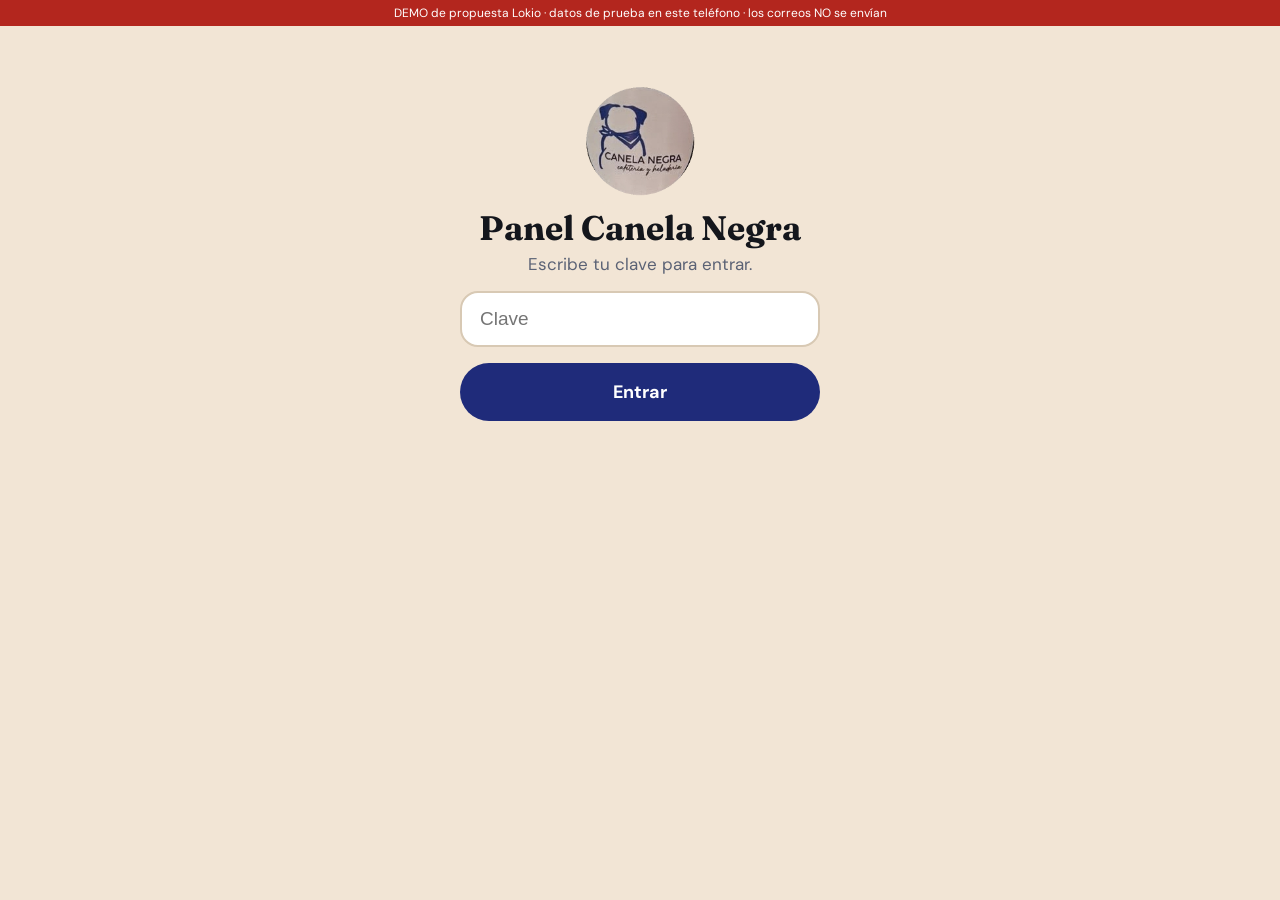
==== admin/index.html @ 5cf6a00b "Demo + fidelización digital" ====
<!doctype html><html lang="es"><head><meta charset="utf-8"><meta name="viewport" content="width=device-width,initial-scale=1"><title>Panel · Canela Negra</title><meta name="robots" content="noindex,nofollow"><link rel="icon" href="../favicon.svg">
<link href="https://fonts.googleapis.com/css2?family=DM+Sans:wght@400;500;700&family=Fraunces:wght@700&display=swap" rel="stylesheet">
<style>
:root{--n:#1f2b7a;--k:#14161c;--c:#f2e5d5}*{box-sizing:border-box}body{margin:0;background:var(--c);color:var(--k);font-family:"DM Sans",sans-serif;font-size:17px}
.demo{background:#b3261e;color:#fff;font-size:12px;text-align:center;padding:5px}
header{background:var(--k);color:var(--c);display:flex;align-items:center;gap:10px;padding:10px 14px;position:sticky;top:0;z-index:5}header img{width:40px;border-radius:50%}header b{flex:1;font-family:Fraunces,serif}
.hb{background:var(--c);color:var(--k);border:0;border-radius:999px;padding:9px 14px;font:700 14px "DM Sans";display:inline-flex;gap:6px;align-items:center}.hb svg{width:18px}
main{max-width:520px;margin:auto;padding:18px 16px 60px}h1,h2{font-family:Fraunces,serif;margin:6px 0 4px}p.s{color:#5b6275;margin:0 0 16px}
.home{display:grid;grid-template-columns:1fr 1fr;gap:12px}.home button{background:#fff;border:0;border-radius:24px;padding:20px 14px;text-align:left;font:700 17px "DM Sans";box-shadow:0 4px 14px rgba(0,0,0,.06);min-height:130px}
.home button svg{width:34px;height:34px;color:var(--n);display:block;margin-bottom:10px}.home button.big{grid-column:1/-1;background:var(--n);color:#fff}.home button.big svg{color:var(--c)}
label{display:block;font-weight:700;margin:14px 0 6px}input{width:100%;font-size:19px;padding:15px 18px;border-radius:18px;border:2px solid #d8c9b4;background:#fff}input:focus{outline:none;border-color:var(--n)}
.btn{width:100%;margin-top:16px;padding:17px;border:0;border-radius:999px;background:var(--n);color:#fff;font:700 18px "DM Sans"}.btn.sec{background:#fff;color:var(--k);border:2px solid var(--k)}.btn.k{background:var(--k)}
.back{background:none;border:0;font:600 16px "DM Sans";color:var(--n);padding:0;margin-bottom:6px}
.msg{border-radius:18px;padding:14px 16px;margin-top:14px;font-weight:500}.ok{background:#e1f1e3;color:#1d5b2a}.bad{background:#fde3e0;color:#8a1c12}
.cl{background:#fff;border-radius:22px;padding:16px;margin-bottom:12px}.cl .t{display:flex;justify-content:space-between;gap:8px}.cl small{color:#5b6275}
.dots{display:flex;gap:5px;margin:10px 0}.dots span{flex:1;aspect-ratio:1;border-radius:50%;background:#eadfcd;max-width:26px}.dots span.on{background:var(--k)}
.pz{background:var(--k);color:var(--c);border-radius:999px;padding:3px 10px;font-size:13px;font-weight:700}
.mini{border:0;border-radius:999px;padding:10px 14px;font:700 14px "DM Sans";background:var(--c);margin:4px 4px 0 0}
.ov{position:fixed;inset:0;background:rgba(0,0,0,.55);display:none;align-items:flex-end;justify-content:center;z-index:9}.ov.on{display:flex}
.sh{background:#fff;border-radius:28px 28px 0 0;width:100%;max-width:560px;max-height:92vh;overflow:auto;padding:20px}
.mail{border:1px solid #e5d9c7;border-radius:20px;overflow:hidden;margin:12px 0}.mail .h{background:var(--k);color:var(--c);text-align:center;padding:18px}.mail .h img{width:64px;border-radius:50%}.mail .b{padding:18px;background:var(--c)}
.tag{background:#b3261e;color:#fff;font-size:12px;font-weight:700;border-radius:999px;padding:3px 10px}
#login{max-width:400px;margin:40px auto;padding:20px;text-align:center}#login img{width:110px;border-radius:50%}
</style></head><body>
<div class="demo">DEMO de propuesta Lokio · datos de prueba en este teléfono · los correos NO se envían</div>
<div id="login"><img src="../logo.png" alt="Canela Negra"><h1>Panel Canela Negra</h1><p class="s">Escribe tu clave para entrar.</p><input id="pw" type="password" placeholder="Clave" onkeydown="if(event.key=='Enter')entrar()"><button class="btn" onclick="entrar()">Entrar</button><p class="msg bad" id="pe" style="display:none">Clave incorrecta. Revísala e inténtalo otra vez.</p></div>
<div id="app" style="display:none"><header><img src="../logo.png" alt=""><b>Fidelización</b>
<button class="hb" onclick="ayuda()"><svg viewBox="0 0 24 24" fill="none" stroke="currentColor" stroke-width="2"><circle cx="12" cy="12" r="10"/><path d="M9.1 9a3 3 0 0 1 5.8 1c0 2-3 3-3 3M12 17h.01"/></svg>Ayuda</button>
<button class="hb" onclick="salir()">Salir</button></header><main id="m"></main></div>
<div class="ov" id="ov" onclick="if(event.target==this)cerrar()"><div class="sh" id="sh"></div></div>
<script src="../fid.js"></script><script>
const PASS='canela-demo';// SOLO DEMO
const $=id=>document.getElementById(id),esc=s=>String(s).replace(/[&<>"]/g,c=>({'&':'&amp;','<':'&lt;','>':'&gt;','"':'&quot;'}[c]));
const I={sello:'<svg viewBox="0 0 24 24" fill="none" stroke="currentColor" stroke-width="2"><circle cx="12" cy="12" r="9"/><path d="M8 12l3 3 5-6"/></svg>',user:'<svg viewBox="0 0 24 24" fill="none" stroke="currentColor" stroke-width="2"><circle cx="9" cy="8" r="4"/><path d="M2 21a7 7 0 0 1 14 0M19 8v6M16 11h6"/></svg>',list:'<svg viewBox="0 0 24 24" fill="none" stroke="currentColor" stroke-width="2"><path d="M8 6h13M8 12h13M8 18h13M3 6h.01M3 12h.01M3 18h.01"/></svg>',cog:'<svg viewBox="0 0 24 24" fill="none" stroke="currentColor" stroke-width="2"><circle cx="12" cy="12" r="3"/><path d="M19.4 15a1.7 1.7 0 0 0 .3 1.8l.1.1a2 2 0 1 1-2.8 2.8l-.1-.1a1.7 1.7 0 0 0-2.9 1.2V21a2 2 0 1 1-4 0v-.1a1.7 1.7 0 0 0-2.9-1.2l-.1.1a2 2 0 1 1-2.8-2.8l.1-.1A1.7 1.7 0 0 0 3 15H3a2 2 0 1 1 0-4h.1a1.7 1.7 0 0 0 1.2-2.9l-.1-.1a2 2 0 1 1 2.8-2.8l.1.1A1.7 1.7 0 0 0 10 4V3a2 2 0 1 1 4 0v.1a1.7 1.7 0 0 0 2.9 1.2l.1-.1a2 2 0 1 1 2.8 2.8l-.1.1A1.7 1.7 0 0 0 21 10h.1a2 2 0 1 1 0 4z"/></svg>'};
let pantalla='inicio';
function entrar(){if($('pw').value===PASS){sessionStorage.cn_ok=1;abrir()}else $('pe').style.display='block'}
function abrir(){$('login').style.display='none';$('app').style.display='block';ir('inicio');if(!localStorage.cn_tour){localStorage.cn_tour=1;tour(0)}}
function salir(){sessionStorage.removeItem('cn_ok');location.reload()}
function ir(p,x){pantalla=p;const d=FID.db(),m=$('m'),back='<button class="back" onclick="ir(\'inicio\')">‹ Volver al inicio</button>';
if(p=='inicio'){const n=Object.keys(d.clientes).length,c=Object.values(d.clientes).filter(c=>c.stickers>=d.meta).length;
m.innerHTML=`<h1>Hola</h1><p class="s">${n} clientes registrados · ${c} con premio listo</p><div class="home">
<button class="big" onclick="ir('visita')">${I.sello}Sumar sticker<br><small style="font-weight:400">Cliente que compró hoy</small></button>
<button onclick="ir('nuevo')">${I.user}Nuevo cliente</button><button onclick="ir('clientes')">${I.list}Ver clientes</button>
<button onclick="ir('ajustes')" style="grid-column:1/-1;min-height:auto">${I.cog}Ajustes y mi correo</button></div>`}
if(p=='visita'){m.innerHTML=back+`<h2>Sumar sticker</h2><p class="s">Escribe el RUT del cliente y toca el botón.</p><label for="vr">RUT del cliente</label><input id="vr" placeholder="12.345.678-5" value="${esc(x||'')}"><button class="btn" onclick="sumar()">Sumar 1 sticker</button><div id="vm"></div>`;$('vr').focus()}
if(p=='nuevo'){m.innerHTML=back+`<h2>Nuevo cliente</h2><p class="s">Solo una vez por cliente. Después solo usas su RUT.</p><label>RUT</label><input id="nr" placeholder="12.345.678-5" value="${esc(x||'')}"><label>Nombre</label><input id="nn" placeholder="Ej: Camila Rojas"><label>Correo</label><input id="nc" type="email" inputmode="email" placeholder="camila@correo.cl"><label style="font-weight:400;display:flex;gap:8px;align-items:center"><input type="checkbox" id="np" style="width:auto" checked> Sumar su primer sticker ahora</label><button class="btn" onclick="crear()">Guardar cliente</button><div id="nm"></div>`}
if(p=='clientes'){const L=Object.entries(d.clientes).sort((a,b)=>b[1].stickers-a[1].stickers);
m.innerHTML=back+`<h2>Clientes</h2><input id="q" placeholder="Buscar por nombre o RUT" oninput="filtra()" style="margin-bottom:14px"><div id="lst">${L.length?L.map(([r,c])=>{const f=d.meta-c.stickers;return `<div class="cl" data-q="${esc((c.nombre+r).toLowerCase())}"><div class="t"><div><b>${esc(c.nombre)}</b><br><small>${FID.fmt(r)} · ${esc(c.correo)}</small></div><div>${c.stickers>=d.meta?'<span class="pz">PREMIO</span>':`<b>${c.stickers}/${d.meta}</b>`}</div></div><div class="dots">${Array.from({length:d.meta},(_,i)=>`<span class="${i<c.stickers?'on':''}"></span>`).join('')}</div>
${c.stickers>=d.meta?`<button class="mini" style="background:var(--k);color:var(--c)" onclick="canje('${r}')">Entregar premio</button>`:`<button class="mini" onclick="ir('visita','${r}')">Sumar sticker</button><button class="mini" onclick="correo('${r}')">Enviar recordatorio (faltan ${f})</button>`}</div>`}).join(''):'<p>Aún no hay clientes. Toca "Volver" y luego "Nuevo cliente".</p>'}</div>`}
if(p=='ajustes'){m.innerHTML=back+`<h2>Ajustes</h2><p class="s">Tu correo es el que verán tus clientes como remitente y donde recibes avisos.</p><label>Tu correo (dueño)</label><input id="ac" type="email" value="${esc(d.correo)}" placeholder="hola@canelanegra.cl"><label>Stickers para el premio</label><input id="am" type="number" min="3" max="20" value="${d.meta}"><label>Premio</label><input id="ap" value="${esc(d.premio)}"><button class="btn" onclick="guardaAj()">Guardar ajustes</button><div id="am2"></div><button class="btn sec" onclick="ejemplo()">Cargar clientes de ejemplo</button><button class="btn sec" onclick="if(confirm('¿Borrar todos los datos de prueba? No se puede deshacer.')){localStorage.removeItem(FID.K);ir('inicio')}">Borrar datos de prueba</button>`}}
function msg(id,ok,t){$(id).innerHTML=`<div class="msg ${ok?'ok':'bad'}">${t}</div>`}
function sumar(){const r=FID.limpia($('vr').value);if(!FID.valido(r))return msg('vm',0,'Ese RUT no es válido. Revisa los números y el dígito final (puede ser K).');
const d=FID.db(),c=d.clientes[r];if(!c)return $('vm').innerHTML=`<div class="msg bad">Este RUT aún no está registrado.</div><button class="btn k" onclick="ir('nuevo','${r}')">Registrarlo ahora</button>`;
if(c.stickers>=d.meta)return msg('vm',0,`${esc(c.nombre)} ya completó su tarjeta. Entrega su premio en "Ver clientes".`);
c.stickers++;d.log.push([r,Date.now()]);FID.save(d);const f=d.meta-c.stickers;
msg('vm',1,f<=0?`¡Listo! ${esc(c.nombre)} completó su tarjeta. Premio: ${esc(d.premio)}.`:`¡Listo! ${esc(c.nombre)} lleva ${c.stickers} de ${d.meta}. Le faltan ${f}.`);$('vr').value=''}
function crear(){const r=FID.limpia($('nr').value),n=$('nn').value.trim(),c=$('nc').value.trim(),d=FID.db();
if(!FID.valido(r))return msg('nm',0,'Ese RUT no es válido. Revisa los números y el dígito final.');if(d.clientes[r])return msg('nm',0,'Ese RUT ya está registrado. Usa "Sumar sticker".');
if(!n)return msg('nm',0,'Falta el nombre.');if(!/^[^@\s]+@[^@\s]+\.[^@\s]+$/.test(c))return msg('nm',0,'El correo no se ve bien. Ejemplo: nombre@gmail.com');
d.clientes[r]={nombre:n,correo:c,stickers:$('np').checked?1:0,alta:Date.now()};FID.save(d);msg('nm',1,`¡${esc(n)} quedó registrado!`);['nr','nn','nc'].forEach(i=>$(i).value='')}
function canje(r){const d=FID.db();if(!confirm(`¿Entregaste el premio a ${d.clientes[r].nombre}? Su tarjeta vuelve a 0.`))return;d.clientes[r].stickers=0;FID.save(d);ir('clientes')}
function filtra(){const q=$('q').value.toLowerCase().replace(/[.\-]/g,'');document.querySelectorAll('.cl').forEach(e=>e.style.display=e.dataset.q.includes(q)?'':'none')}
function guardaAj(){const d=FID.db(),c=$('ac').value.trim();if(c&&!/^[^@\s]+@[^@\s]+\.[^@\s]+$/.test(c))return msg('am2',0,'El correo no se ve bien.');d.correo=c;d.meta=Math.max(3,Math.min(20,+$('am').value||10));d.premio=$('ap').value.trim()||'Un café de regalo';FID.save(d);msg('am2',1,'Guardado.')}
function correo(r){const d=FID.db(),c=d.clientes[r],f=d.meta-c.stickers;
$('sh').innerHTML=`<span class="tag">VISTA PREVIA · DEMO</span><p style="margin:10px 0 0"><b>De:</b> Canela Negra &lt;${esc(d.correo||'(configura tu correo en Ajustes)')}&gt;<br><b>Para:</b> ${esc(c.correo)}<br><b>Asunto:</b> ${esc(c.nombre.split(' ')[0])}, te faltan ${f} stickers para tu premio</p>
<div class="mail"><div class="h"><img src="../logo.png" alt=""><div style="font-family:Fraunces,serif;letter-spacing:.06em;margin-top:6px">TARJETA DE FIDELIDAD</div></div><div class="b"><p>Hola ${esc(c.nombre.split(' ')[0])}:</p><p>Llevas <b>${c.stickers} de ${d.meta}</b> stickers. ¡Te faltan solo <b>${f}</b> para ${esc(d.premio.toLowerCase())}!</p><div class="dots">${Array.from({length:d.meta},(_,i)=>`<span class="${i<c.stickers?'on':''}"></span>`).join('')}</div><p>Te esperamos en Av. Rondizzoni 2036, frente al Parque O'Higgins.</p><p style="font-size:13px;color:#5b6275">Canela Negra · cafetería y heladería</p></div></div>
<button class="btn" onclick="this.outerHTML='<div class=\\'msg ok\\'>Envío SIMULADO (demo): en la versión real este correo le llega a ${esc(c.correo)}.</div>'">Enviar (simulado)</button><button class="btn sec" onclick="cerrar()">Cerrar</button>`;$('ov').classList.add('on')}
function cerrar(){$('ov').classList.remove('on')}
const T={inicio:['Esta es tu pantalla de inicio. Desde aquí haces todo.','El botón azul "Sumar sticker" es el que más vas a usar: cada vez que un cliente compra.','"Nuevo cliente" lo registra con RUT, nombre y correo. "Ver clientes" muestra cuánto lleva cada uno.','En "Ajustes" pones tu correo y cuál es el premio. El botón Ayuda siempre está arriba.'],
visita:['Escribe el RUT del cliente, con o sin puntos y guion.','Toca "Sumar 1 sticker". Si el RUT no está registrado, te ofrecemos registrarlo.'],
nuevo:['Escribe RUT, nombre y correo del cliente.','Deja marcado "Sumar su primer sticker" si compró hoy, y toca Guardar.'],
clientes:['Aquí ves a todos y cuántos stickers llevan.','Con "Enviar recordatorio" le mandas un correo que le dice cuántos le faltan.','Cuando completa, aparece PREMIO: tócalo al entregarlo y su tarjeta vuelve a 0.'],
ajustes:['Pon tu correo: será el remitente de los recordatorios.','Puedes cambiar cuántos stickers se necesitan y cuál es el premio.']};
function tour(i,lista){lista=lista||[].concat(...Object.values(T));$('sh').innerHTML=`<span class="tag" style="background:var(--n)">Tutorial ${i+1}/${lista.length}</span><p style="font-size:19px">${lista[i]}</p>${i<lista.length-1?`<button class="btn" id="tn">Siguiente</button>`:'<button class="btn" onclick="cerrar()">¡Entendido!</button>'}<button class="btn sec" onclick="cerrar()">Cerrar</button>`;if($('tn'))$('tn').onclick=()=>tour(i+1,lista);$('ov').classList.add('on')}
function ayuda(){$('sh').innerHTML=`<h2>Ayuda</h2><p>¿Qué quieres repasar?</p><button class="btn" id="a1">Tutorial de esta pantalla</button><button class="btn k" id="a2">Tutorial completo</button><button class="btn sec" onclick="cerrar()">Cerrar</button>`;$('a1').onclick=()=>tour(0,T[pantalla]);$('a2').onclick=()=>tour(0);$('ov').classList.add('on')}
function ejemplo(){const d=FID.db();// datos FICTICIOS de prueba, RUT válidos inventados
[['111111111','Cliente de prueba 1','prueba1@ejemplo.cl',7],['222222222','Cliente de prueba 2','prueba2@ejemplo.cl',3],['333333333','Cliente de prueba 3','prueba3@ejemplo.cl',10]].forEach(([r,n,c,s])=>{if(FID.valido(r))d.clientes[r]={nombre:n,correo:c,stickers:s,alta:Date.now()}});FID.save(d);ir('clientes')}
if(sessionStorage.cn_ok)abrir();
</script></body></html>
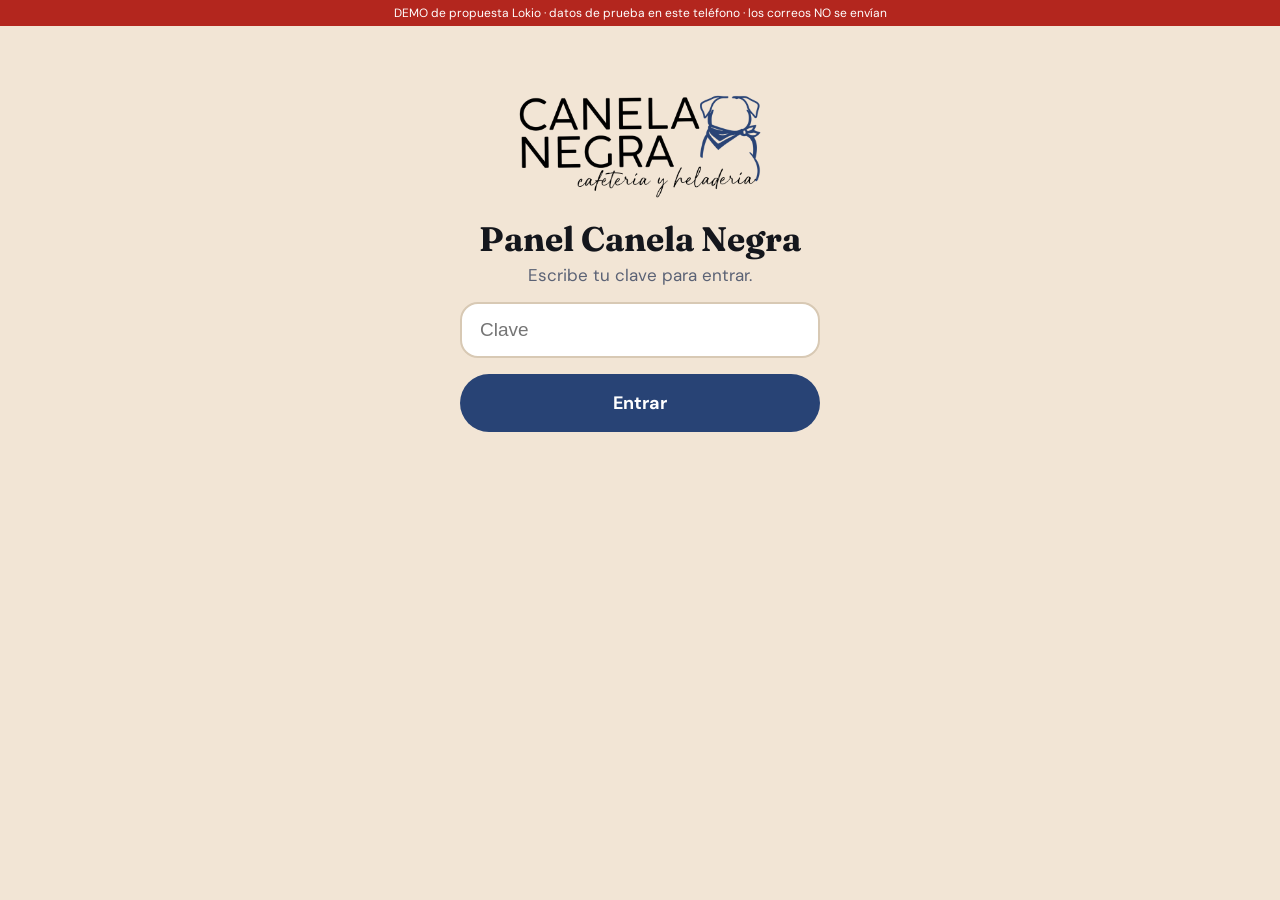
==== commit 4c254219: "Logo original, azul del logo, favicon perro" ====
--- a/admin/index.html
+++ b/admin/index.html
@@ -1,7 +1,7 @@
-<!doctype html><html lang="es"><head><meta charset="utf-8"><meta name="viewport" content="width=device-width,initial-scale=1"><title>Panel · Canela Negra</title><meta name="robots" content="noindex,nofollow"><link rel="icon" href="../favicon.svg">
+<!doctype html><html lang="es"><head><meta charset="utf-8"><meta name="viewport" content="width=device-width,initial-scale=1"><title>Panel · Canela Negra</title><meta name="robots" content="noindex,nofollow"><link rel="icon" href="../favicon-64.png">
 <link href="https://fonts.googleapis.com/css2?family=DM+Sans:wght@400;500;700&family=Fraunces:wght@700&display=swap" rel="stylesheet">
 <style>
-:root{--n:#1f2b7a;--k:#14161c;--c:#f2e5d5}*{box-sizing:border-box}body{margin:0;background:var(--c);color:var(--k);font-family:"DM Sans",sans-serif;font-size:17px}
+:root{--n:#284375;--k:#14161c;--c:#f2e5d5}*{box-sizing:border-box}body{margin:0;background:var(--c);color:var(--k);font-family:"DM Sans",sans-serif;font-size:17px}
 .demo{background:#b3261e;color:#fff;font-size:12px;text-align:center;padding:5px}
 header{background:var(--k);color:var(--c);display:flex;align-items:center;gap:10px;padding:10px 14px;position:sticky;top:0;z-index:5}header img{width:40px;border-radius:50%}header b{flex:1;font-family:Fraunces,serif}
 .hb{background:var(--c);color:var(--k);border:0;border-radius:999px;padding:9px 14px;font:700 14px "DM Sans";display:inline-flex;gap:6px;align-items:center}.hb svg{width:18px}
@@ -23,8 +23,8 @@
 #login{max-width:400px;margin:40px auto;padding:20px;text-align:center}#login img{width:110px;border-radius:50%}
 </style></head><body>
 <div class="demo">DEMO de propuesta Lokio · datos de prueba en este teléfono · los correos NO se envían</div>
-<div id="login"><img src="../logo.png" alt="Canela Negra"><h1>Panel Canela Negra</h1><p class="s">Escribe tu clave para entrar.</p><input id="pw" type="password" placeholder="Clave" onkeydown="if(event.key=='Enter')entrar()"><button class="btn" onclick="entrar()">Entrar</button><p class="msg bad" id="pe" style="display:none">Clave incorrecta. Revísala e inténtalo otra vez.</p></div>
-<div id="app" style="display:none"><header><img src="../logo.png" alt=""><b>Fidelización</b>
+<div id="login"><img src="../logo-transparente.png" alt="Canela Negra" style="width:260px;border-radius:0"><h1>Panel Canela Negra</h1><p class="s">Escribe tu clave para entrar.</p><input id="pw" type="password" placeholder="Clave" onkeydown="if(event.key=='Enter')entrar()"><button class="btn" onclick="entrar()">Entrar</button><p class="msg bad" id="pe" style="display:none">Clave incorrecta. Revísala e inténtalo otra vez.</p></div>
+<div id="app" style="display:none"><header><img src="../icon-192.png" alt=""><b>Fidelización</b>
 <button class="hb" onclick="ayuda()"><svg viewBox="0 0 24 24" fill="none" stroke="currentColor" stroke-width="2"><circle cx="12" cy="12" r="10"/><path d="M9.1 9a3 3 0 0 1 5.8 1c0 2-3 3-3 3M12 17h.01"/></svg>Ayuda</button>
 <button class="hb" onclick="salir()">Salir</button></header><main id="m"></main></div>
 <div class="ov" id="ov" onclick="if(event.target==this)cerrar()"><div class="sh" id="sh"></div></div>
@@ -60,10 +60,10 @@
 d.clientes[r]={nombre:n,correo:c,stickers:$('np').checked?1:0,alta:Date.now()};FID.save(d);msg('nm',1,`¡${esc(n)} quedó registrado!`);['nr','nn','nc'].forEach(i=>$(i).value='')}
 function canje(r){const d=FID.db();if(!confirm(`¿Entregaste el premio a ${d.clientes[r].nombre}? Su tarjeta vuelve a 0.`))return;d.clientes[r].stickers=0;FID.save(d);ir('clientes')}
 function filtra(){const q=$('q').value.toLowerCase().replace(/[.\-]/g,'');document.querySelectorAll('.cl').forEach(e=>e.style.display=e.dataset.q.includes(q)?'':'none')}
-function guardaAj(){const d=FID.db(),c=$('ac').value.trim();if(c&&!/^[^@\s]+@[^@\s]+\.[^@\s]+$/.test(c))return msg('am2',0,'El correo no se ve bien.');d.correo=c;d.meta=Math.max(3,Math.min(20,+$('am').value||10));d.premio=$('ap').value.trim()||'Un café de regalo';FID.save(d);msg('am2',1,'Guardado.')}
+function guardaAj(){const d=FID.db(),c=$('ac').value.trim();if(c&&!/^[^@\s]+@[^@\s]+\.[^@\s]+$/.test(c))return msg('am2',0,'El correo no se ve bien.');d.correo=c;d.meta=Math.max(3,Math.min(20,+$('am').value||10));d.premio=$('ap').value.trim()||'Un capuchino o americano gratis';FID.save(d);msg('am2',1,'Guardado.')}
 function correo(r){const d=FID.db(),c=d.clientes[r],f=d.meta-c.stickers;
 $('sh').innerHTML=`<span class="tag">VISTA PREVIA · DEMO</span><p style="margin:10px 0 0"><b>De:</b> Canela Negra &lt;${esc(d.correo||'(configura tu correo en Ajustes)')}&gt;<br><b>Para:</b> ${esc(c.correo)}<br><b>Asunto:</b> ${esc(c.nombre.split(' ')[0])}, te faltan ${f} stickers para tu premio</p>
-<div class="mail"><div class="h"><img src="../logo.png" alt=""><div style="font-family:Fraunces,serif;letter-spacing:.06em;margin-top:6px">TARJETA DE FIDELIDAD</div></div><div class="b"><p>Hola ${esc(c.nombre.split(' ')[0])}:</p><p>Llevas <b>${c.stickers} de ${d.meta}</b> stickers. ¡Te faltan solo <b>${f}</b> para ${esc(d.premio.toLowerCase())}!</p><div class="dots">${Array.from({length:d.meta},(_,i)=>`<span class="${i<c.stickers?'on':''}"></span>`).join('')}</div><p>Te esperamos en Av. Rondizzoni 2036, frente al Parque O'Higgins.</p><p style="font-size:13px;color:#5b6275">Canela Negra · cafetería y heladería</p></div></div>
+<div class="mail"><div class="h"><img src="../logo-claro.png" alt="Canela Negra" style="width:180px;border-radius:0"><div style="font-family:Fraunces,serif;letter-spacing:.06em;margin-top:6px">TARJETA DE FIDELIDAD</div></div><div class="b"><p>Hola ${esc(c.nombre.split(' ')[0])}:</p><p>Llevas <b>${c.stickers} de ${d.meta}</b> stickers. ¡Te faltan solo <b>${f}</b> para ${esc(d.premio.toLowerCase())}!</p><div class="dots">${Array.from({length:d.meta},(_,i)=>`<span class="${i<c.stickers?'on':''}"></span>`).join('')}</div><p>Te esperamos en Av. Rondizzoni 2036, frente al Parque O'Higgins.</p><p style="font-size:13px;color:#5b6275">Canela Negra · cafetería y heladería</p></div></div>
 <button class="btn" onclick="this.outerHTML='<div class=\\'msg ok\\'>Envío SIMULADO (demo): en la versión real este correo le llega a ${esc(c.correo)}.</div>'">Enviar (simulado)</button><button class="btn sec" onclick="cerrar()">Cerrar</button>`;$('ov').classList.add('on')}
 function cerrar(){$('ov').classList.remove('on')}
 const T={inicio:['Esta es tu pantalla de inicio. Desde aquí haces todo.','El botón azul "Sumar sticker" es el que más vas a usar: cada vez que un cliente compra.','"Nuevo cliente" lo registra con RUT, nombre y correo. "Ver clientes" muestra cuánto lleva cada uno.','En "Ajustes" pones tu correo y cuál es el premio. El botón Ayuda siempre está arriba.'],
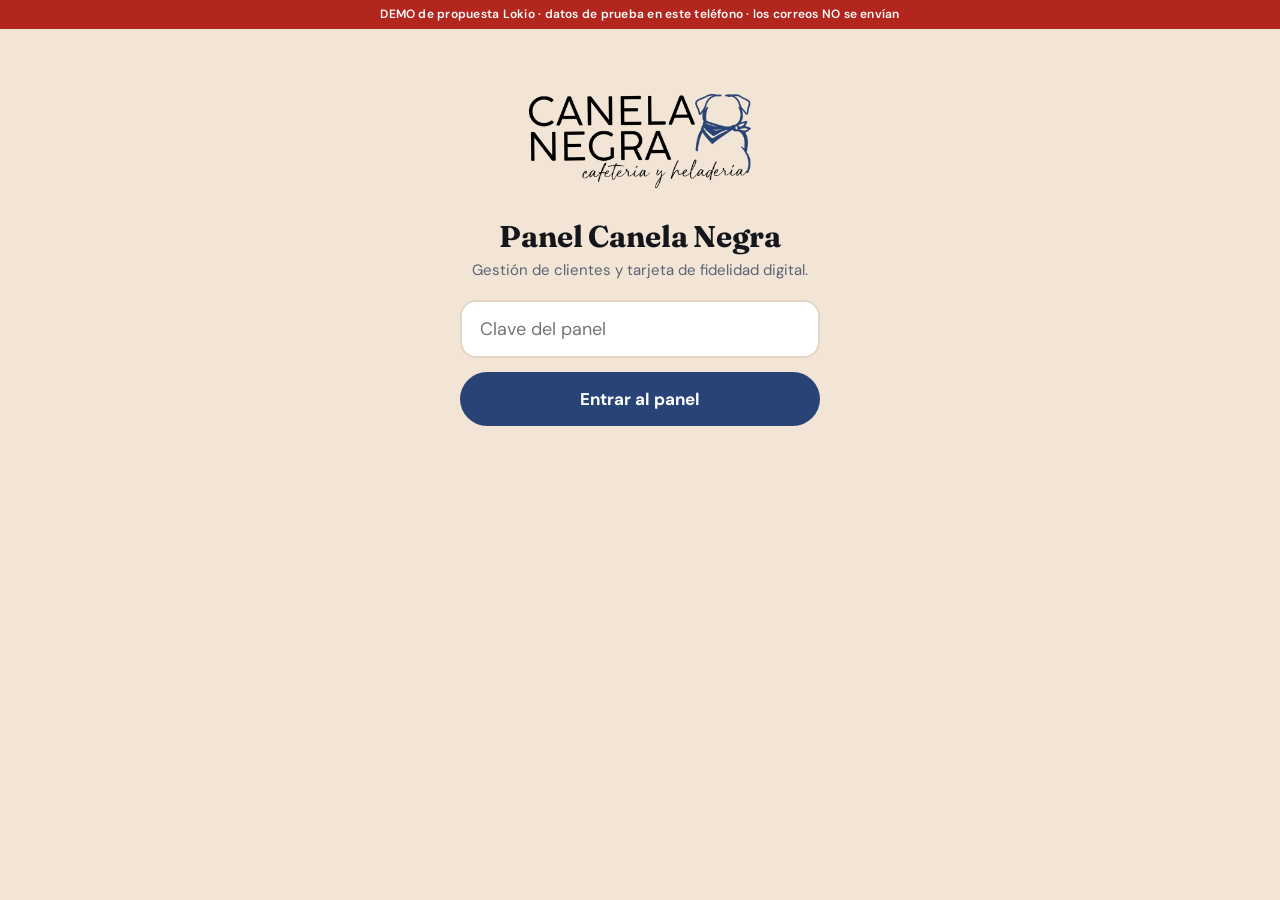
==== commit a1e6a8a6: "Fidelización más clara tipo tarjeta física + pulido propuesta" ====
--- a/admin/index.html
+++ b/admin/index.html
@@ -1,79 +1,336 @@
-<!doctype html><html lang="es"><head><meta charset="utf-8"><meta name="viewport" content="width=device-width,initial-scale=1"><title>Panel · Canela Negra</title><meta name="robots" content="noindex,nofollow"><link rel="icon" href="../favicon-64.png">
-<link href="https://fonts.googleapis.com/css2?family=DM+Sans:wght@400;500;700&family=Fraunces:wght@700&display=swap" rel="stylesheet">
+<!doctype html>
+<html lang="es">
+<head>
+<meta charset="utf-8">
+<meta name="viewport" content="width=device-width,initial-scale=1">
+<title>Panel · Canela Negra</title>
+<meta name="robots" content="noindex,nofollow">
+<link rel="icon" href="../favicon-64.png">
+<link href="https://fonts.googleapis.com/css2?family=DM+Sans:wght@400;500;700&family=Fraunces:opsz,wght@9..144,600;9..144,700&display=swap" rel="stylesheet">
 <style>
-:root{--n:#284375;--k:#14161c;--c:#f2e5d5}*{box-sizing:border-box}body{margin:0;background:var(--c);color:var(--k);font-family:"DM Sans",sans-serif;font-size:17px}
-.demo{background:#b3261e;color:#fff;font-size:12px;text-align:center;padding:5px}
-header{background:var(--k);color:var(--c);display:flex;align-items:center;gap:10px;padding:10px 14px;position:sticky;top:0;z-index:5}header img{width:40px;border-radius:50%}header b{flex:1;font-family:Fraunces,serif}
-.hb{background:var(--c);color:var(--k);border:0;border-radius:999px;padding:9px 14px;font:700 14px "DM Sans";display:inline-flex;gap:6px;align-items:center}.hb svg{width:18px}
-main{max-width:520px;margin:auto;padding:18px 16px 60px}h1,h2{font-family:Fraunces,serif;margin:6px 0 4px}p.s{color:#5b6275;margin:0 0 16px}
-.home{display:grid;grid-template-columns:1fr 1fr;gap:12px}.home button{background:#fff;border:0;border-radius:24px;padding:20px 14px;text-align:left;font:700 17px "DM Sans";box-shadow:0 4px 14px rgba(0,0,0,.06);min-height:130px}
-.home button svg{width:34px;height:34px;color:var(--n);display:block;margin-bottom:10px}.home button.big{grid-column:1/-1;background:var(--n);color:#fff}.home button.big svg{color:var(--c)}
-label{display:block;font-weight:700;margin:14px 0 6px}input{width:100%;font-size:19px;padding:15px 18px;border-radius:18px;border:2px solid #d8c9b4;background:#fff}input:focus{outline:none;border-color:var(--n)}
-.btn{width:100%;margin-top:16px;padding:17px;border:0;border-radius:999px;background:var(--n);color:#fff;font:700 18px "DM Sans"}.btn.sec{background:#fff;color:var(--k);border:2px solid var(--k)}.btn.k{background:var(--k)}
-.back{background:none;border:0;font:600 16px "DM Sans";color:var(--n);padding:0;margin-bottom:6px}
-.msg{border-radius:18px;padding:14px 16px;margin-top:14px;font-weight:500}.ok{background:#e1f1e3;color:#1d5b2a}.bad{background:#fde3e0;color:#8a1c12}
-.cl{background:#fff;border-radius:22px;padding:16px;margin-bottom:12px}.cl .t{display:flex;justify-content:space-between;gap:8px}.cl small{color:#5b6275}
-.dots{display:flex;gap:5px;margin:10px 0}.dots span{flex:1;aspect-ratio:1;border-radius:50%;background:#eadfcd;max-width:26px}.dots span.on{background:var(--k)}
-.pz{background:var(--k);color:var(--c);border-radius:999px;padding:3px 10px;font-size:13px;font-weight:700}
-.mini{border:0;border-radius:999px;padding:10px 14px;font:700 14px "DM Sans";background:var(--c);margin:4px 4px 0 0}
-.ov{position:fixed;inset:0;background:rgba(0,0,0,.55);display:none;align-items:flex-end;justify-content:center;z-index:9}.ov.on{display:flex}
-.sh{background:#fff;border-radius:28px 28px 0 0;width:100%;max-width:560px;max-height:92vh;overflow:auto;padding:20px}
-.mail{border:1px solid #e5d9c7;border-radius:20px;overflow:hidden;margin:12px 0}.mail .h{background:var(--k);color:var(--c);text-align:center;padding:18px}.mail .h img{width:64px;border-radius:50%}.mail .b{padding:18px;background:var(--c)}
-.tag{background:#b3261e;color:#fff;font-size:12px;font-weight:700;border-radius:999px;padding:3px 10px}
-#login{max-width:400px;margin:40px auto;padding:20px;text-align:center}#login img{width:110px;border-radius:50%}
-</style></head><body>
+:root{--n:#284375;--k:#14161c;--c:#f2e5d5;--m:#5b6275;--line:#e4d6c3;--ok:#1d5b2a;--okbg:#e1f1e3;--bad:#8a1c12;--badbg:#fde3e0}
+*{box-sizing:border-box}body{margin:0;background:var(--c);color:var(--k);font-family:"DM Sans",system-ui,sans-serif;font-size:17px;line-height:1.45}
+.demo{background:#b3261e;color:#fff;font-size:12px;text-align:center;padding:6px 10px;font-weight:600;letter-spacing:.02em}
+header{background:var(--k);color:var(--c);display:flex;align-items:center;gap:10px;padding:12px 14px;position:sticky;top:0;z-index:5}
+header img{width:36px;height:36px;border-radius:10px;object-fit:cover}
+header .ttl{flex:1;min-width:0}header .ttl b{display:block;font-family:Fraunces,serif;font-size:18px;line-height:1.1}header .ttl small{opacity:.7;font-size:12px}
+.hb{background:var(--c);color:var(--k);border:0;border-radius:999px;padding:9px 13px;font:700 13px "DM Sans";display:inline-flex;gap:5px;align-items:center}
+.hb svg{width:16px;height:16px}
+main{max-width:440px;margin:auto;padding:18px 16px 72px}
+h1,h2{font-family:Fraunces,serif;margin:4px 0 6px;line-height:1.15;letter-spacing:-.01em}
+h1{font-size:30px}h2{font-size:24px}
+p.s{color:var(--m);margin:0 0 18px;font-size:15px}
+.stats{display:grid;grid-template-columns:1fr 1fr;gap:10px;margin-bottom:18px}
+.stat{background:#fff;border-radius:18px;padding:14px 16px;box-shadow:0 2px 10px rgba(0,0,0,.04)}
+.stat b{display:block;font-family:Fraunces,serif;font-size:28px;color:var(--n);line-height:1}
+.stat span{font-size:13px;color:var(--m);font-weight:500}
+.home{display:grid;gap:12px}
+.home button{background:#fff;border:0;border-radius:22px;padding:18px 16px;text-align:left;font:700 17px "DM Sans";box-shadow:0 4px 16px rgba(0,0,0,.06);display:flex;align-items:flex-start;gap:14px;cursor:pointer;width:100%}
+.home button .ic{width:48px;height:48px;border-radius:16px;background:var(--c);color:var(--n);display:grid;place-items:center;flex:none}
+.home button .ic svg{width:26px;height:26px}
+.home button .tx{flex:1;min-width:0}.home button .tx b{display:block;font-size:18px;margin-bottom:2px}
+.home button .tx small{display:block;font-weight:500;color:var(--m);font-size:13.5px;line-height:1.35}
+.home button.big{background:var(--n);color:#fff;padding:22px 18px}
+.home button.big .ic{background:rgba(242,229,213,.18);color:var(--c)}
+.home button.big .tx small{color:rgba(242,229,213,.8)}
+label{display:block;font-weight:700;margin:14px 0 6px;font-size:14px}
+input[type=text],input[type=email],input[type=password],input[type=number],input:not([type]){width:100%;font-size:18px;padding:15px 18px;border-radius:16px;border:2px solid var(--line);background:#fff;font-family:inherit}
+input:focus{outline:none;border-color:var(--n)}
+.btn{width:100%;margin-top:14px;padding:16px;border:0;border-radius:999px;background:var(--n);color:#fff;font:700 17px "DM Sans";cursor:pointer}
+.btn.sec{background:#fff;color:var(--k);border:2px solid var(--k)}.btn.k{background:var(--k)}.btn.ghost{background:transparent;color:var(--n);border:2px solid var(--n)}
+.back{background:none;border:0;font:600 15px "DM Sans";color:var(--n);padding:0;margin:0 0 8px;cursor:pointer;display:inline-flex;align-items:center;gap:4px}
+.msg{border-radius:16px;padding:14px 16px;margin-top:14px;font-weight:500;font-size:15px}.ok{background:var(--okbg);color:var(--ok)}.bad{background:var(--badbg);color:var(--bad)}
+
+/* Physical loyalty card */
+.pcard{background:linear-gradient(160deg,#1a1d24 0%,#0e1014 100%);color:var(--c);border-radius:24px;padding:20px 18px 18px;margin:14px 0;box-shadow:0 12px 32px rgba(0,0,0,.25);position:relative;overflow:hidden}
+.pcard::before{content:"";position:absolute;inset:0;background:radial-gradient(circle at 90% 0%,rgba(40,67,117,.55),transparent 50%);pointer-events:none}
+.pcard .top{display:flex;justify-content:space-between;align-items:flex-start;gap:10px;position:relative}
+.pcard .brand{font-family:Fraunces,serif;font-size:13px;letter-spacing:.14em;text-transform:uppercase;opacity:.85}
+.pcard .prize{background:rgba(242,229,213,.12);border:1px solid rgba(242,229,213,.25);border-radius:999px;padding:5px 10px;font-size:11px;font-weight:700;max-width:58%;text-align:right;line-height:1.25}
+.pcard .who{margin:14px 0 4px;position:relative}.pcard .who b{font-size:20px;font-family:Fraunces,serif;display:block}
+.pcard .who small{opacity:.7;font-size:13px}
+.stamps{display:grid;grid-template-columns:repeat(5,1fr);gap:10px;margin:16px 0 12px;position:relative}
+.stamps i{aspect-ratio:1;border-radius:50%;border:2px dashed rgba(242,229,213,.35);background:rgba(242,229,213,.06);display:grid;place-items:center;position:relative}
+.stamps i.on{background:var(--c);border-style:solid;border-color:var(--c);color:var(--k)}
+.stamps i.on::after{content:"";width:40%;height:40%;border-radius:50%;background:var(--n)}
+.stamps i.prize-slot{border-color:rgba(255,79,23,.55);background:rgba(255,79,23,.12)}
+.stamps i.prize-slot.on{background:#ff4f17;border-color:#ff4f17;color:#fff}
+.stamps i.prize-slot.on::after{background:#fff}
+.pcard .foot{display:flex;justify-content:space-between;align-items:center;font-size:13px;position:relative;border-top:1px solid rgba(242,229,213,.15);padding-top:12px;margin-top:4px}
+.pcard .foot strong{font-size:15px}
+
+.cl{background:#fff;border-radius:22px;padding:16px;margin-bottom:12px;box-shadow:0 2px 10px rgba(0,0,0,.04)}
+.cl .t{display:flex;justify-content:space-between;gap:10px;align-items:flex-start}
+.cl .t b{font-size:17px}.cl small{color:var(--m);font-size:13px}
+.badge{background:var(--k);color:var(--c);border-radius:999px;padding:4px 10px;font-size:12px;font-weight:700;white-space:nowrap}
+.badge.go{background:#ff4f17;color:#fff}
+.actions{display:flex;flex-wrap:wrap;gap:8px;margin-top:12px}
+.mini{border:0;border-radius:999px;padding:11px 14px;font:700 13.5px "DM Sans";background:var(--c);color:var(--k);cursor:pointer}
+.mini.pri{background:var(--n);color:#fff}.mini.dark{background:var(--k);color:var(--c)}.mini.warn{background:#ff4f17;color:#fff}
+
+.ov{position:fixed;inset:0;background:rgba(0,0,0,.55);display:none;align-items:flex-end;justify-content:center;z-index:9;padding:0}
+.ov.on{display:flex}
+.sh{background:#fff;border-radius:28px 28px 0 0;width:100%;max-width:520px;max-height:92vh;overflow:auto;padding:22px 18px 28px}
+.mail{border:1px solid var(--line);border-radius:20px;overflow:hidden;margin:12px 0}
+.mail .h{background:var(--k);color:var(--c);text-align:center;padding:22px 16px}
+.mail .h img{width:160px;height:auto;display:block;margin:0 auto 8px}
+.mail .h .lbl{font-family:Fraunces,serif;letter-spacing:.1em;font-size:12px;opacity:.85}
+.mail .b{padding:18px;background:var(--c)}.mail .b p{margin:0 0 10px}
+.tag{background:#b3261e;color:#fff;font-size:11px;font-weight:700;border-radius:999px;padding:4px 10px;letter-spacing:.04em}
+.meta-line{font-size:14px;line-height:1.55;margin:12px 0 0;background:#faf6f0;border-radius:14px;padding:12px 14px}
+#login{max-width:400px;margin:36px auto;padding:20px;text-align:center}
+#login img{width:240px;height:auto;margin-bottom:8px}
+#login h1{margin-top:8px}
+.check{font-weight:500;display:flex;gap:10px;align-items:flex-start;margin:16px 0 4px}
+.check input{width:20px;height:20px;margin-top:2px;flex:none;accent-color:var(--n)}
+.search{position:relative;margin-bottom:14px}
+.search input{padding-left:44px}
+.search svg{position:absolute;left:16px;top:50%;transform:translateY(-50%);width:18px;height:18px;color:var(--m);pointer-events:none}
+.empty{text-align:center;padding:28px 16px;background:#fff;border-radius:22px;color:var(--m)}
+.empty b{display:block;color:var(--k);font-family:Fraunces,serif;font-size:18px;margin-bottom:6px}
+
+.mail .stamps i{border-color:rgba(20,22,28,.25);background:rgba(20,22,28,.06)}
+.mail .stamps i.on{background:var(--k);border-color:var(--k);color:var(--c)}
+.mail .stamps i.on::after{background:var(--c)}
+.mail .stamps i.prize-slot{border-color:rgba(255,79,23,.55);background:rgba(255,79,23,.12)}
+.mail .stamps i.prize-slot.on{background:#ff4f17;border-color:#ff4f17}
+.mail .stamps i.prize-slot.on::after{background:#fff}
+.cl .stamps{margin:12px 0 4px}
+.cl .stamps i{border-color:rgba(20,22,28,.22);background:rgba(20,22,28,.05)}
+.cl .stamps i.on{background:var(--n);border-color:var(--n)}
+.cl .stamps i.on::after{background:var(--c)}
+.cl .stamps i.prize-slot{border-color:rgba(255,79,23,.5);background:rgba(255,79,23,.1)}
+.cl .stamps i.prize-slot.on{background:#ff4f17;border-color:#ff4f17}
+.cl .stamps i.prize-slot.on::after{background:#fff}
+</style>
+</head>
+<body>
 <div class="demo">DEMO de propuesta Lokio · datos de prueba en este teléfono · los correos NO se envían</div>
-<div id="login"><img src="../logo-transparente.png" alt="Canela Negra" style="width:260px;border-radius:0"><h1>Panel Canela Negra</h1><p class="s">Escribe tu clave para entrar.</p><input id="pw" type="password" placeholder="Clave" onkeydown="if(event.key=='Enter')entrar()"><button class="btn" onclick="entrar()">Entrar</button><p class="msg bad" id="pe" style="display:none">Clave incorrecta. Revísala e inténtalo otra vez.</p></div>
-<div id="app" style="display:none"><header><img src="../icon-192.png" alt=""><b>Fidelización</b>
-<button class="hb" onclick="ayuda()"><svg viewBox="0 0 24 24" fill="none" stroke="currentColor" stroke-width="2"><circle cx="12" cy="12" r="10"/><path d="M9.1 9a3 3 0 0 1 5.8 1c0 2-3 3-3 3M12 17h.01"/></svg>Ayuda</button>
-<button class="hb" onclick="salir()">Salir</button></header><main id="m"></main></div>
+<div id="login">
+  <img src="../logo-transparente.png" alt="Canela Negra">
+  <h1>Panel Canela Negra</h1>
+  <p class="s">Gestión de clientes y tarjeta de fidelidad digital.</p>
+  <input id="pw" type="password" placeholder="Clave del panel" onkeydown="if(event.key=='Enter')entrar()">
+  <button class="btn" onclick="entrar()">Entrar al panel</button>
+  <p class="msg bad" id="pe" style="display:none">Clave incorrecta. Revísala e inténtalo otra vez.</p>
+</div>
+<div id="app" style="display:none">
+  <header>
+    <img src="../icon-192.png" alt="">
+    <div class="ttl"><b>Fidelización</b><small>Canela Negra · panel</small></div>
+    <button class="hb" onclick="ayuda()" aria-label="Ayuda"><svg viewBox="0 0 24 24" fill="none" stroke="currentColor" stroke-width="2"><circle cx="12" cy="12" r="10"/><path d="M9.1 9a3 3 0 0 1 5.8 1c0 2-3 3-3 3M12 17h.01"/></svg>Ayuda</button>
+    <button class="hb" onclick="salir()">Salir</button>
+  </header>
+  <main id="m"></main>
+</div>
 <div class="ov" id="ov" onclick="if(event.target==this)cerrar()"><div class="sh" id="sh"></div></div>
-<script src="../fid.js"></script><script>
-const PASS='canela-demo';// SOLO DEMO
-const $=id=>document.getElementById(id),esc=s=>String(s).replace(/[&<>"]/g,c=>({'&':'&amp;','<':'&lt;','>':'&gt;','"':'&quot;'}[c]));
-const I={sello:'<svg viewBox="0 0 24 24" fill="none" stroke="currentColor" stroke-width="2"><circle cx="12" cy="12" r="9"/><path d="M8 12l3 3 5-6"/></svg>',user:'<svg viewBox="0 0 24 24" fill="none" stroke="currentColor" stroke-width="2"><circle cx="9" cy="8" r="4"/><path d="M2 21a7 7 0 0 1 14 0M19 8v6M16 11h6"/></svg>',list:'<svg viewBox="0 0 24 24" fill="none" stroke="currentColor" stroke-width="2"><path d="M8 6h13M8 12h13M8 18h13M3 6h.01M3 12h.01M3 18h.01"/></svg>',cog:'<svg viewBox="0 0 24 24" fill="none" stroke="currentColor" stroke-width="2"><circle cx="12" cy="12" r="3"/><path d="M19.4 15a1.7 1.7 0 0 0 .3 1.8l.1.1a2 2 0 1 1-2.8 2.8l-.1-.1a1.7 1.7 0 0 0-2.9 1.2V21a2 2 0 1 1-4 0v-.1a1.7 1.7 0 0 0-2.9-1.2l-.1.1a2 2 0 1 1-2.8-2.8l.1-.1A1.7 1.7 0 0 0 3 15H3a2 2 0 1 1 0-4h.1a1.7 1.7 0 0 0 1.2-2.9l-.1-.1a2 2 0 1 1 2.8-2.8l.1.1A1.7 1.7 0 0 0 10 4V3a2 2 0 1 1 4 0v.1a1.7 1.7 0 0 0 2.9 1.2l.1-.1a2 2 0 1 1 2.8 2.8l-.1.1A1.7 1.7 0 0 0 21 10h.1a2 2 0 1 1 0 4z"/></svg>'};
+<script src="../fid.js"></script>
+<script>
+const PASS='canela-demo'; // SOLO DEMO
+const $=id=>document.getElementById(id);
+const esc=s=>String(s).replace(/[&<>"]/g,c=>({'&':'&amp;','<':'&lt;','>':'&gt;','"':'&quot;'}[c]));
+const I={
+  sello:'<svg viewBox="0 0 24 24" fill="none" stroke="currentColor" stroke-width="2"><circle cx="12" cy="12" r="9"/><path d="M8 12l3 3 5-6"/></svg>',
+  user:'<svg viewBox="0 0 24 24" fill="none" stroke="currentColor" stroke-width="2"><circle cx="9" cy="8" r="4"/><path d="M2 21a7 7 0 0 1 14 0M19 8v6M16 11h6"/></svg>',
+  list:'<svg viewBox="0 0 24 24" fill="none" stroke="currentColor" stroke-width="2"><path d="M8 6h13M8 12h13M8 18h13M3 6h.01M3 12h.01M3 18h.01"/></svg>',
+  mail:'<svg viewBox="0 0 24 24" fill="none" stroke="currentColor" stroke-width="2"><rect x="3" y="5" width="18" height="14" rx="2"/><path d="M3 7l9 6 9-6"/></svg>',
+  cog:'<svg viewBox="0 0 24 24" fill="none" stroke="currentColor" stroke-width="2"><circle cx="12" cy="12" r="3"/><path d="M19.4 15a1.7 1.7 0 0 0 .3 1.8l.1.1a2 2 0 1 1-2.8 2.8l-.1-.1a1.7 1.7 0 0 0-2.9 1.2V21a2 2 0 1 1-4 0v-.1a1.7 1.7 0 0 0-2.9-1.2l-.1.1a2 2 0 1 1-2.8-2.8l.1-.1A1.7 1.7 0 0 0 3 15H3a2 2 0 1 1 0-4h.1a1.7 1.7 0 0 0 1.2-2.9l-.1-.1a2 2 0 1 1 2.8-2.8l.1.1A1.7 1.7 0 0 0 10 4V3a2 2 0 1 1 4 0v.1a1.7 1.7 0 0 0 2.9 1.2l.1-.1a2 2 0 1 1 2.8 2.8l-.1.1A1.7 1.7 0 0 0 21 10h.1a2 2 0 1 1 0 4z"/></svg>',
+  search:'<svg viewBox="0 0 24 24" fill="none" stroke="currentColor" stroke-width="2"><circle cx="11" cy="11" r="7"/><path d="M21 21l-4.3-4.3"/></svg>'
+};
 let pantalla='inicio';
+
+function stampsHTML(n,meta){
+  let h='';
+  for(let i=0;i<meta;i++){
+    const on=i<n?' on':'';
+    const prize=i===meta-1?' prize-slot':'';
+    h+=`<i class="${on}${prize}" aria-hidden="true"></i>`;
+  }
+  return `<div class="stamps" role="img" aria-label="${n} de ${meta} sellos">${h}</div>`;
+}
+function cardHTML(c,d){
+  const f=d.meta-c.stickers;
+  const status=f<=0?`¡Listo! Premio: ${esc(d.premio)}`:`Lleva ${c.stickers} de ${d.meta} · faltan ${f}`;
+  return `<div class="pcard">
+    <div class="top"><div class="brand">Tarjeta de fidelidad</div><div class="prize">${esc(d.premio)}</div></div>
+    <div class="who"><b>${esc(c.nombre)}</b><small>${FID.fmt(c._rut||'')}${c.correo?' · '+esc(c.correo):''}</small></div>
+    ${stampsHTML(c.stickers,d.meta)}
+    <div class="foot"><span>${status}</span><strong>${c.stickers}/${d.meta}</strong></div>
+  </div>`;
+}
+
 function entrar(){if($('pw').value===PASS){sessionStorage.cn_ok=1;abrir()}else $('pe').style.display='block'}
 function abrir(){$('login').style.display='none';$('app').style.display='block';ir('inicio');if(!localStorage.cn_tour){localStorage.cn_tour=1;tour(0)}}
 function salir(){sessionStorage.removeItem('cn_ok');location.reload()}
-function ir(p,x){pantalla=p;const d=FID.db(),m=$('m'),back='<button class="back" onclick="ir(\'inicio\')">‹ Volver al inicio</button>';
-if(p=='inicio'){const n=Object.keys(d.clientes).length,c=Object.values(d.clientes).filter(c=>c.stickers>=d.meta).length;
-m.innerHTML=`<h1>Hola</h1><p class="s">${n} clientes registrados · ${c} con premio listo</p><div class="home">
-<button class="big" onclick="ir('visita')">${I.sello}Sumar sticker<br><small style="font-weight:400">Cliente que compró hoy</small></button>
-<button onclick="ir('nuevo')">${I.user}Nuevo cliente</button><button onclick="ir('clientes')">${I.list}Ver clientes</button>
-<button onclick="ir('ajustes')" style="grid-column:1/-1;min-height:auto">${I.cog}Ajustes y mi correo</button></div>`}
-if(p=='visita'){m.innerHTML=back+`<h2>Sumar sticker</h2><p class="s">Escribe el RUT del cliente y toca el botón.</p><label for="vr">RUT del cliente</label><input id="vr" placeholder="12.345.678-5" value="${esc(x||'')}"><button class="btn" onclick="sumar()">Sumar 1 sticker</button><div id="vm"></div>`;$('vr').focus()}
-if(p=='nuevo'){m.innerHTML=back+`<h2>Nuevo cliente</h2><p class="s">Solo una vez por cliente. Después solo usas su RUT.</p><label>RUT</label><input id="nr" placeholder="12.345.678-5" value="${esc(x||'')}"><label>Nombre</label><input id="nn" placeholder="Ej: Camila Rojas"><label>Correo</label><input id="nc" type="email" inputmode="email" placeholder="camila@correo.cl"><label style="font-weight:400;display:flex;gap:8px;align-items:center"><input type="checkbox" id="np" style="width:auto" checked> Sumar su primer sticker ahora</label><button class="btn" onclick="crear()">Guardar cliente</button><div id="nm"></div>`}
-if(p=='clientes'){const L=Object.entries(d.clientes).sort((a,b)=>b[1].stickers-a[1].stickers);
-m.innerHTML=back+`<h2>Clientes</h2><input id="q" placeholder="Buscar por nombre o RUT" oninput="filtra()" style="margin-bottom:14px"><div id="lst">${L.length?L.map(([r,c])=>{const f=d.meta-c.stickers;return `<div class="cl" data-q="${esc((c.nombre+r).toLowerCase())}"><div class="t"><div><b>${esc(c.nombre)}</b><br><small>${FID.fmt(r)} · ${esc(c.correo)}</small></div><div>${c.stickers>=d.meta?'<span class="pz">PREMIO</span>':`<b>${c.stickers}/${d.meta}</b>`}</div></div><div class="dots">${Array.from({length:d.meta},(_,i)=>`<span class="${i<c.stickers?'on':''}"></span>`).join('')}</div>
-${c.stickers>=d.meta?`<button class="mini" style="background:var(--k);color:var(--c)" onclick="canje('${r}')">Entregar premio</button>`:`<button class="mini" onclick="ir('visita','${r}')">Sumar sticker</button><button class="mini" onclick="correo('${r}')">Enviar recordatorio (faltan ${f})</button>`}</div>`}).join(''):'<p>Aún no hay clientes. Toca "Volver" y luego "Nuevo cliente".</p>'}</div>`}
-if(p=='ajustes'){m.innerHTML=back+`<h2>Ajustes</h2><p class="s">Tu correo es el que verán tus clientes como remitente y donde recibes avisos.</p><label>Tu correo (dueño)</label><input id="ac" type="email" value="${esc(d.correo)}" placeholder="hola@canelanegra.cl"><label>Stickers para el premio</label><input id="am" type="number" min="3" max="20" value="${d.meta}"><label>Premio</label><input id="ap" value="${esc(d.premio)}"><button class="btn" onclick="guardaAj()">Guardar ajustes</button><div id="am2"></div><button class="btn sec" onclick="ejemplo()">Cargar clientes de ejemplo</button><button class="btn sec" onclick="if(confirm('¿Borrar todos los datos de prueba? No se puede deshacer.')){localStorage.removeItem(FID.K);ir('inicio')}">Borrar datos de prueba</button>`}}
+
+function ir(p,x){
+  pantalla=p;const d=FID.db(),m=$('m');
+  const back=`<button class="back" onclick="ir('inicio')">‹ Volver al inicio</button>`;
+  if(p==='inicio'){
+    const n=Object.keys(d.clientes).length;
+    const c=Object.values(d.clientes).filter(c=>c.stickers>=d.meta).length;
+    m.innerHTML=`<h1>Hola</h1>
+    <p class="s">Junta stickers por cada compra. Al llegar a ${d.meta}, el cliente gana: <b>${esc(d.premio)}</b>.</p>
+    <div class="stats"><div class="stat"><b>${n}</b><span>clientes registrados</span></div><div class="stat"><b>${c}</b><span>con premio listo</span></div></div>
+    <div class="home">
+      <button class="big" onclick="ir('visita')"><span class="ic">${I.sello}</span><span class="tx"><b>Sumar sticker</b><small>Cliente que compró hoy. Escribe su RUT y suma 1 sello.</small></span></button>
+      <button onclick="ir('nuevo')"><span class="ic">${I.user}</span><span class="tx"><b>Nuevo cliente</b><small>Regístralo con RUT, nombre y correo (solo la primera vez).</small></span></button>
+      <button onclick="ir('clientes')"><span class="ic">${I.list}</span><span class="tx"><b>Ver clientes</b><small>Progreso, entregar premio o enviar recordatorio.</small></span></button>
+      <button onclick="ir('ajustes')"><span class="ic">${I.cog}</span><span class="tx"><b>Ajustes y mi correo</b><small>Tu correo de dueño, cantidad de sellos y premio.</small></span></button>
+    </div>`;
+  }
+  if(p==='visita'){
+    m.innerHTML=back+`<h2>Sumar sticker</h2>
+    <p class="s">Como la tarjeta física: cada compra = 1 sello. Escribe el RUT y toca el botón.</p>
+    <label for="vr">RUT del cliente</label>
+    <input id="vr" placeholder="12.345.678-5" value="${esc(x||'')}" autocomplete="off" inputmode="text">
+    <button class="btn" onclick="sumar()">Sumar 1 sticker</button>
+    <div id="vm"></div>`;
+    $('vr').focus();
+  }
+  if(p==='nuevo'){
+    m.innerHTML=back+`<h2>Nuevo cliente</h2>
+    <p class="s">Solo una vez. Después solo usas su RUT para sumar stickers.</p>
+    <label for="nr">RUT</label><input id="nr" placeholder="12.345.678-5" value="${esc(x||'')}" autocomplete="off">
+    <label for="nn">Nombre</label><input id="nn" placeholder="Ej: Camila Rojas" autocomplete="name">
+    <label for="nc">Correo</label><input id="nc" type="email" inputmode="email" placeholder="camila@correo.cl" autocomplete="email">
+    <label class="check"><input type="checkbox" id="np" checked><span>Sumar su primer sticker ahora (compró hoy)</span></label>
+    <button class="btn" onclick="crear()">Guardar cliente</button>
+    <div id="nm"></div>`;
+  }
+  if(p==='clientes'){
+    const L=Object.entries(d.clientes).sort((a,b)=>b[1].stickers-a[1].stickers);
+    m.innerHTML=back+`<h2>Ver clientes</h2>
+    <p class="s">Toca <b>Enviar recordatorio</b> para mostrarle cuántos sellos le faltan.</p>
+    <div class="search">${I.search}<input id="q" placeholder="Buscar por nombre o RUT" oninput="filtra()" autocomplete="off"></div>
+    <div id="lst">${L.length?L.map(([r,c])=>{
+      const f=d.meta-c.stickers;
+      const ready=c.stickers>=d.meta;
+      return `<div class="cl" data-q="${esc((c.nombre+r).toLowerCase())}">
+        <div class="t"><div><b>${esc(c.nombre)}</b><br><small>${FID.fmt(r)} · ${esc(c.correo)}</small></div>
+        <div>${ready?'<span class="badge go">PREMIO LISTO</span>':`<span class="badge">${c.stickers}/${d.meta}</span>`}</div></div>
+        ${stampsHTML(c.stickers,d.meta)}
+        <div class="actions">${ready
+          ?`<button class="mini warn" onclick="canje('${r}')">Entregar premio y reiniciar</button>`
+          :`<button class="mini pri" onclick="ir('visita','${r}')">Sumar sticker</button>
+            <button class="mini" onclick="correo('${r}')">Enviar recordatorio${f?` · faltan ${f}`:''}</button>`}
+        </div>
+      </div>`;
+    }).join(''):`<div class="empty"><b>Aún no hay clientes</b>Toca “Volver” y luego “Nuevo cliente”.</div>`}</div>`;
+  }
+  if(p==='ajustes'){
+    m.innerHTML=back+`<h2>Ajustes</h2>
+    <p class="s">Tu correo es el remitente que ven tus clientes en los recordatorios.</p>
+    <label for="ac">Tu correo (dueño)</label><input id="ac" type="email" value="${esc(d.correo)}" placeholder="hola@canelanegra.cl">
+    <label for="am">Stickers para el premio</label><input id="am" type="number" min="3" max="20" value="${d.meta}">
+    <label for="ap">Premio</label><input id="ap" value="${esc(d.premio)}">
+    <button class="btn" onclick="guardaAj()">Guardar ajustes</button>
+    <div id="am2"></div>
+    <button class="btn sec" onclick="ejemplo()">Cargar clientes de ejemplo</button>
+    <button class="btn sec" onclick="if(confirm('¿Borrar todos los datos de prueba? No se puede deshacer.')){localStorage.removeItem(FID.K);ir('inicio')}">Borrar datos de prueba</button>`;
+  }
+}
+
 function msg(id,ok,t){$(id).innerHTML=`<div class="msg ${ok?'ok':'bad'}">${t}</div>`}
-function sumar(){const r=FID.limpia($('vr').value);if(!FID.valido(r))return msg('vm',0,'Ese RUT no es válido. Revisa los números y el dígito final (puede ser K).');
-const d=FID.db(),c=d.clientes[r];if(!c)return $('vm').innerHTML=`<div class="msg bad">Este RUT aún no está registrado.</div><button class="btn k" onclick="ir('nuevo','${r}')">Registrarlo ahora</button>`;
-if(c.stickers>=d.meta)return msg('vm',0,`${esc(c.nombre)} ya completó su tarjeta. Entrega su premio en "Ver clientes".`);
-c.stickers++;d.log.push([r,Date.now()]);FID.save(d);const f=d.meta-c.stickers;
-msg('vm',1,f<=0?`¡Listo! ${esc(c.nombre)} completó su tarjeta. Premio: ${esc(d.premio)}.`:`¡Listo! ${esc(c.nombre)} lleva ${c.stickers} de ${d.meta}. Le faltan ${f}.`);$('vr').value=''}
-function crear(){const r=FID.limpia($('nr').value),n=$('nn').value.trim(),c=$('nc').value.trim(),d=FID.db();
-if(!FID.valido(r))return msg('nm',0,'Ese RUT no es válido. Revisa los números y el dígito final.');if(d.clientes[r])return msg('nm',0,'Ese RUT ya está registrado. Usa "Sumar sticker".');
-if(!n)return msg('nm',0,'Falta el nombre.');if(!/^[^@\s]+@[^@\s]+\.[^@\s]+$/.test(c))return msg('nm',0,'El correo no se ve bien. Ejemplo: nombre@gmail.com');
-d.clientes[r]={nombre:n,correo:c,stickers:$('np').checked?1:0,alta:Date.now()};FID.save(d);msg('nm',1,`¡${esc(n)} quedó registrado!`);['nr','nn','nc'].forEach(i=>$(i).value='')}
-function canje(r){const d=FID.db();if(!confirm(`¿Entregaste el premio a ${d.clientes[r].nombre}? Su tarjeta vuelve a 0.`))return;d.clientes[r].stickers=0;FID.save(d);ir('clientes')}
-function filtra(){const q=$('q').value.toLowerCase().replace(/[.\-]/g,'');document.querySelectorAll('.cl').forEach(e=>e.style.display=e.dataset.q.includes(q)?'':'none')}
-function guardaAj(){const d=FID.db(),c=$('ac').value.trim();if(c&&!/^[^@\s]+@[^@\s]+\.[^@\s]+$/.test(c))return msg('am2',0,'El correo no se ve bien.');d.correo=c;d.meta=Math.max(3,Math.min(20,+$('am').value||10));d.premio=$('ap').value.trim()||'Un capuchino o americano gratis';FID.save(d);msg('am2',1,'Guardado.')}
-function correo(r){const d=FID.db(),c=d.clientes[r],f=d.meta-c.stickers;
-$('sh').innerHTML=`<span class="tag">VISTA PREVIA · DEMO</span><p style="margin:10px 0 0"><b>De:</b> Canela Negra &lt;${esc(d.correo||'(configura tu correo en Ajustes)')}&gt;<br><b>Para:</b> ${esc(c.correo)}<br><b>Asunto:</b> ${esc(c.nombre.split(' ')[0])}, te faltan ${f} stickers para tu premio</p>
-<div class="mail"><div class="h"><img src="../logo-claro.png" alt="Canela Negra" style="width:180px;border-radius:0"><div style="font-family:Fraunces,serif;letter-spacing:.06em;margin-top:6px">TARJETA DE FIDELIDAD</div></div><div class="b"><p>Hola ${esc(c.nombre.split(' ')[0])}:</p><p>Llevas <b>${c.stickers} de ${d.meta}</b> stickers. ¡Te faltan solo <b>${f}</b> para ${esc(d.premio.toLowerCase())}!</p><div class="dots">${Array.from({length:d.meta},(_,i)=>`<span class="${i<c.stickers?'on':''}"></span>`).join('')}</div><p>Te esperamos en Av. Rondizzoni 2036, frente al Parque O'Higgins.</p><p style="font-size:13px;color:#5b6275">Canela Negra · cafetería y heladería</p></div></div>
-<button class="btn" onclick="this.outerHTML='<div class=\\'msg ok\\'>Envío SIMULADO (demo): en la versión real este correo le llega a ${esc(c.correo)}.</div>'">Enviar (simulado)</button><button class="btn sec" onclick="cerrar()">Cerrar</button>`;$('ov').classList.add('on')}
+
+function sumar(){
+  const r=FID.limpia($('vr').value);
+  if(!FID.valido(r))return msg('vm',0,'Ese RUT no es válido. Revisa los números y el dígito final (puede ser K).');
+  const d=FID.db(),c=d.clientes[r];
+  if(!c)return $('vm').innerHTML=`<div class="msg bad">Este RUT aún no está registrado.</div><button class="btn k" onclick="ir('nuevo','${r}')">Registrarlo ahora</button>`;
+  if(c.stickers>=d.meta)return msg('vm',0,`${esc(c.nombre)} ya completó su tarjeta. Entrega el premio en “Ver clientes”.`);
+  c.stickers++;d.log.push([r,Date.now()]);FID.save(d);
+  const f=d.meta-c.stickers;
+  const view={...c,_rut:r};
+  $('vm').innerHTML=`<div class="msg ok">${f<=0?`¡Listo! ${esc(c.nombre)} completó su tarjeta.`:`¡Listo! ${esc(c.nombre)} lleva ${c.stickers} de ${d.meta}. Le faltan ${f}.`}</div>${cardHTML(view,d)}${f<=0?`<button class="btn k" onclick="ir('clientes')">Ir a entregar premio</button>`:''}`;
+  $('vr').value='';
+}
+
+function crear(){
+  const r=FID.limpia($('nr').value),n=$('nn').value.trim(),c=$('nc').value.trim(),d=FID.db();
+  if(!FID.valido(r))return msg('nm',0,'Ese RUT no es válido. Revisa los números y el dígito final.');
+  if(d.clientes[r])return msg('nm',0,'Ese RUT ya está registrado. Usa “Sumar sticker”.');
+  if(!n)return msg('nm',0,'Falta el nombre.');
+  if(!/^[^@\s]+@[^@\s]+\.[^@\s]+$/.test(c))return msg('nm',0,'El correo no se ve bien. Ejemplo: nombre@gmail.com');
+  const st=$('np').checked?1:0;
+  d.clientes[r]={nombre:n,correo:c,stickers:st,alta:Date.now()};FID.save(d);
+  $('nm').innerHTML=`<div class="msg ok">¡${esc(n)} quedó registrado!</div>${cardHTML({nombre:n,correo:c,stickers:st,_rut:r},d)}<button class="btn" onclick="ir('visita')">Sumar otro sticker</button>`;
+  ['nr','nn','nc'].forEach(i=>$(i).value='');
+}
+
+function canje(r){
+  const d=FID.db();
+  if(!confirm(`¿Entregaste el premio a ${d.clientes[r].nombre}? Su tarjeta vuelve a 0.`))return;
+  d.clientes[r].stickers=0;FID.save(d);ir('clientes');
+}
+function filtra(){
+  const q=$('q').value.toLowerCase().replace(/[.\-]/g,'');
+  document.querySelectorAll('.cl').forEach(e=>e.style.display=e.dataset.q.includes(q)?'':'none');
+}
+function guardaAj(){
+  const d=FID.db(),c=$('ac').value.trim();
+  if(c&&!/^[^@\s]+@[^@\s]+\.[^@\s]+$/.test(c))return msg('am2',0,'El correo no se ve bien.');
+  d.correo=c;d.meta=Math.max(3,Math.min(20,+$('am').value||10));
+  d.premio=$('ap').value.trim()||'Un capuchino o americano gratis';
+  FID.save(d);msg('am2',1,'Guardado.');
+}
+
+function correo(r){
+  const d=FID.db(),c=d.clientes[r],f=d.meta-c.stickers,nom=c.nombre.split(' ')[0];
+  $('sh').innerHTML=`<span class="tag">VISTA PREVIA · DEMO</span>
+  <div class="meta-line"><b>De:</b> Canela Negra &lt;${esc(d.correo||'(configura tu correo en Ajustes)')}&gt;<br>
+  <b>Para:</b> ${esc(c.correo)}<br>
+  <b>Asunto:</b> ${esc(nom)}, te faltan ${f} stickers para tu premio</div>
+  <div class="mail">
+    <div class="h"><img src="../logo-claro.png" alt="Canela Negra"><div class="lbl">TARJETA DE FIDELIDAD</div></div>
+    <div class="b">
+      <p>Hola ${esc(nom)}:</p>
+      <p>Llevas <b>${c.stickers} de ${d.meta}</b> stickers. ¡Te faltan solo <b>${f}</b> para ${esc(d.premio.toLowerCase())}!</p>
+      ${stampsHTML(c.stickers,d.meta)}
+      <p>Te esperamos en Av. Rondizzoni 2036, frente al Parque O'Higgins.</p>
+      <p style="font-size:13px;color:var(--m);margin:0">Canela Negra · cafetería y heladería</p>
+    </div>
+  </div>
+  <button class="btn" onclick="this.outerHTML='<div class=\\'msg ok\\'>Envío SIMULADO (demo): en la versión real este correo le llega a ${esc(c.correo)} desde tu correo de dueño.</div>'">Enviar recordatorio (simulado)</button>
+  <button class="btn sec" onclick="cerrar()">Cerrar</button>`;
+  $('ov').classList.add('on');
+}
 function cerrar(){$('ov').classList.remove('on')}
-const T={inicio:['Esta es tu pantalla de inicio. Desde aquí haces todo.','El botón azul "Sumar sticker" es el que más vas a usar: cada vez que un cliente compra.','"Nuevo cliente" lo registra con RUT, nombre y correo. "Ver clientes" muestra cuánto lleva cada uno.','En "Ajustes" pones tu correo y cuál es el premio. El botón Ayuda siempre está arriba.'],
-visita:['Escribe el RUT del cliente, con o sin puntos y guion.','Toca "Sumar 1 sticker". Si el RUT no está registrado, te ofrecemos registrarlo.'],
-nuevo:['Escribe RUT, nombre y correo del cliente.','Deja marcado "Sumar su primer sticker" si compró hoy, y toca Guardar.'],
-clientes:['Aquí ves a todos y cuántos stickers llevan.','Con "Enviar recordatorio" le mandas un correo que le dice cuántos le faltan.','Cuando completa, aparece PREMIO: tócalo al entregarlo y su tarjeta vuelve a 0.'],
-ajustes:['Pon tu correo: será el remitente de los recordatorios.','Puedes cambiar cuántos stickers se necesitan y cuál es el premio.']};
-function tour(i,lista){lista=lista||[].concat(...Object.values(T));$('sh').innerHTML=`<span class="tag" style="background:var(--n)">Tutorial ${i+1}/${lista.length}</span><p style="font-size:19px">${lista[i]}</p>${i<lista.length-1?`<button class="btn" id="tn">Siguiente</button>`:'<button class="btn" onclick="cerrar()">¡Entendido!</button>'}<button class="btn sec" onclick="cerrar()">Cerrar</button>`;if($('tn'))$('tn').onclick=()=>tour(i+1,lista);$('ov').classList.add('on')}
-function ayuda(){$('sh').innerHTML=`<h2>Ayuda</h2><p>¿Qué quieres repasar?</p><button class="btn" id="a1">Tutorial de esta pantalla</button><button class="btn k" id="a2">Tutorial completo</button><button class="btn sec" onclick="cerrar()">Cerrar</button>`;$('a1').onclick=()=>tour(0,T[pantalla]);$('a2').onclick=()=>tour(0);$('ov').classList.add('on')}
-function ejemplo(){const d=FID.db();// datos FICTICIOS de prueba, RUT válidos inventados
-[['111111111','Cliente de prueba 1','prueba1@ejemplo.cl',7],['222222222','Cliente de prueba 2','prueba2@ejemplo.cl',3],['333333333','Cliente de prueba 3','prueba3@ejemplo.cl',10]].forEach(([r,n,c,s])=>{if(FID.valido(r))d.clientes[r]={nombre:n,correo:c,stickers:s,alta:Date.now()}});FID.save(d);ir('clientes')}
+
+const T={
+  inicio:['Esta es tu pantalla de inicio. Desde aquí haces todo.','El botón azul “Sumar sticker” es el que más vas a usar: cada vez que un cliente compra.','“Nuevo cliente” lo registra con RUT, nombre y correo. “Ver clientes” muestra la tarjeta de cada uno.','En “Ajustes” pones tu correo y el premio. El botón Ayuda siempre está arriba.'],
+  visita:['Escribe el RUT del cliente, con o sin puntos y guion.','Toca “Sumar 1 sticker”. Si el RUT no está registrado, te ofrecemos registrarlo. Verás la tarjeta con los sellos actualizados.'],
+  nuevo:['Escribe RUT, nombre y correo del cliente.','Deja marcado “Sumar su primer sticker” si compró hoy, y toca Guardar.'],
+  clientes:['Aquí ves a todos con su tarjeta de 10 sellos.','Con “Enviar recordatorio” le mandas un correo que le dice cuántos le faltan.','Cuando completa, aparece PREMIO LISTO: tócalo al entregarlo y su tarjeta vuelve a 0.'],
+  ajustes:['Pon tu correo: será el remitente de los recordatorios.','Puedes cambiar cuántos stickers se necesitan y cuál es el premio.']
+};
+function tour(i,lista){
+  lista=lista||[].concat(...Object.values(T));
+  $('sh').innerHTML=`<span class="tag" style="background:var(--n)">Tutorial ${i+1}/${lista.length}</span>
+  <p style="font-size:19px;margin:14px 0">${lista[i]}</p>
+  ${i<lista.length-1?`<button class="btn" id="tn">Siguiente</button>`:'<button class="btn" onclick="cerrar()">¡Entendido!</button>'}
+  <button class="btn sec" onclick="cerrar()">Cerrar</button>`;
+  if($('tn'))$('tn').onclick=()=>tour(i+1,lista);
+  $('ov').classList.add('on');
+}
+function ayuda(){
+  $('sh').innerHTML=`<h2>Ayuda</h2><p class="s">¿Qué quieres repasar?</p>
+  <button class="btn" id="a1">Tutorial de esta pantalla</button>
+  <button class="btn k" id="a2">Tutorial completo</button>
+  <button class="btn sec" onclick="cerrar()">Cerrar</button>`;
+  $('a1').onclick=()=>tour(0,T[pantalla]);
+  $('a2').onclick=()=>tour(0);
+  $('ov').classList.add('on');
+}
+function ejemplo(){
+  const d=FID.db();
+  [['111111111','Cliente de prueba 1','prueba1@ejemplo.cl',7],
+   ['222222222','Cliente de prueba 2','prueba2@ejemplo.cl',3],
+   ['333333333','Cliente de prueba 3','prueba3@ejemplo.cl',10]
+  ].forEach(([r,n,c,s])=>{if(FID.valido(r))d.clientes[r]={nombre:n,correo:c,stickers:s,alta:Date.now()}});
+  FID.save(d);ir('clientes');
+}
 if(sessionStorage.cn_ok)abrir();
-</script></body></html>
+</script>
+</body>
+</html>
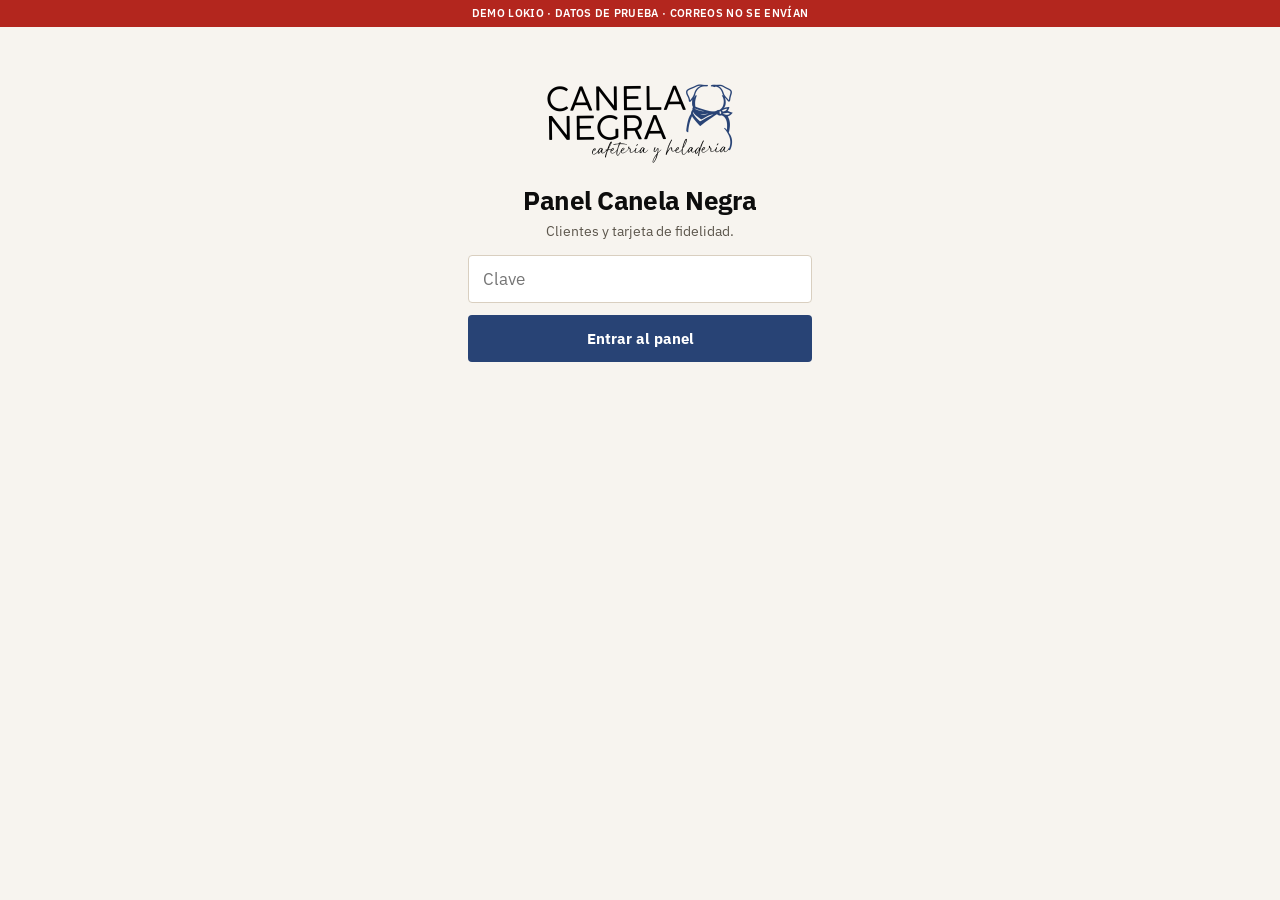
==== commit 8ed5e131: "Rediseño anti-IA: tipografía local, hero full-bleed, carta tipográfica, admin utilitario" ====
--- a/admin/index.html
+++ b/admin/index.html
@@ -6,119 +6,96 @@
 <title>Panel · Canela Negra</title>
 <meta name="robots" content="noindex,nofollow">
 <link rel="icon" href="../favicon-64.png">
-<link href="https://fonts.googleapis.com/css2?family=DM+Sans:wght@400;500;700&family=Fraunces:opsz,wght@9..144,600;9..144,700&display=swap" rel="stylesheet">
+<link href="https://fonts.googleapis.com/css2?family=IBM+Plex+Sans:wght@400;500;600;700&display=swap" rel="stylesheet">
 <style>
-:root{--n:#284375;--k:#14161c;--c:#f2e5d5;--m:#5b6275;--line:#e4d6c3;--ok:#1d5b2a;--okbg:#e1f1e3;--bad:#8a1c12;--badbg:#fde3e0}
-*{box-sizing:border-box}body{margin:0;background:var(--c);color:var(--k);font-family:"DM Sans",system-ui,sans-serif;font-size:17px;line-height:1.45}
-.demo{background:#b3261e;color:#fff;font-size:12px;text-align:center;padding:6px 10px;font-weight:600;letter-spacing:.02em}
-header{background:var(--k);color:var(--c);display:flex;align-items:center;gap:10px;padding:12px 14px;position:sticky;top:0;z-index:5}
-header img{width:36px;height:36px;border-radius:10px;object-fit:cover}
-header .ttl{flex:1;min-width:0}header .ttl b{display:block;font-family:Fraunces,serif;font-size:18px;line-height:1.1}header .ttl small{opacity:.7;font-size:12px}
-.hb{background:var(--c);color:var(--k);border:0;border-radius:999px;padding:9px 13px;font:700 13px "DM Sans";display:inline-flex;gap:5px;align-items:center}
-.hb svg{width:16px;height:16px}
-main{max-width:440px;margin:auto;padding:18px 16px 72px}
-h1,h2{font-family:Fraunces,serif;margin:4px 0 6px;line-height:1.15;letter-spacing:-.01em}
-h1{font-size:30px}h2{font-size:24px}
-p.s{color:var(--m);margin:0 0 18px;font-size:15px}
-.stats{display:grid;grid-template-columns:1fr 1fr;gap:10px;margin-bottom:18px}
-.stat{background:#fff;border-radius:18px;padding:14px 16px;box-shadow:0 2px 10px rgba(0,0,0,.04)}
-.stat b{display:block;font-family:Fraunces,serif;font-size:28px;color:var(--n);line-height:1}
-.stat span{font-size:13px;color:var(--m);font-weight:500}
-.home{display:grid;gap:12px}
-.home button{background:#fff;border:0;border-radius:22px;padding:18px 16px;text-align:left;font:700 17px "DM Sans";box-shadow:0 4px 16px rgba(0,0,0,.06);display:flex;align-items:flex-start;gap:14px;cursor:pointer;width:100%}
-.home button .ic{width:48px;height:48px;border-radius:16px;background:var(--c);color:var(--n);display:grid;place-items:center;flex:none}
-.home button .ic svg{width:26px;height:26px}
-.home button .tx{flex:1;min-width:0}.home button .tx b{display:block;font-size:18px;margin-bottom:2px}
-.home button .tx small{display:block;font-weight:500;color:var(--m);font-size:13.5px;line-height:1.35}
-.home button.big{background:var(--n);color:#fff;padding:22px 18px}
-.home button.big .ic{background:rgba(242,229,213,.18);color:var(--c)}
-.home button.big .tx small{color:rgba(242,229,213,.8)}
-label{display:block;font-weight:700;margin:14px 0 6px;font-size:14px}
-input[type=text],input[type=email],input[type=password],input[type=number],input:not([type]){width:100%;font-size:18px;padding:15px 18px;border-radius:16px;border:2px solid var(--line);background:#fff;font-family:inherit}
+:root{--n:#284375;--k:#0d0d0d;--c:#f2e5d5;--m:#5c564c;--line:#d9cfc0;--bg:#f7f4ef;--ok:#1d5b2a;--okbg:#e1f1e3;--bad:#8a1c12;--badbg:#fde3e0}
+*{box-sizing:border-box}body{margin:0;background:var(--bg);color:var(--k);font-family:"IBM Plex Sans",system-ui,sans-serif;font-size:16px;line-height:1.4}
+.demo{background:#b3261e;color:#fff;font-size:11px;text-align:center;padding:6px 10px;font-weight:600;letter-spacing:.03em;text-transform:uppercase}
+header{background:var(--k);color:#fff;display:flex;align-items:center;gap:10px;padding:10px 12px;position:sticky;top:0;z-index:5}
+header img{width:28px;height:28px;border-radius:3px;object-fit:cover}
+header .ttl{flex:1;min-width:0}header .ttl b{display:block;font-size:15px}header .ttl small{opacity:.65;font-size:11px}
+.hb{background:#fff;color:var(--k);border:0;border-radius:3px;padding:8px 11px;font:700 12px "IBM Plex Sans";cursor:pointer}
+main{max-width:420px;margin:auto;padding:16px 14px 64px}
+h1,h2{margin:4px 0 6px;letter-spacing:-.02em;line-height:1.15}
+h1{font-size:26px}h2{font-size:22px}
+p.s{color:var(--m);margin:0 0 14px;font-size:14px}
+.stats{display:grid;grid-template-columns:1fr 1fr;gap:8px;margin-bottom:14px}
+.stat{background:#fff;border:1px solid var(--line);border-radius:4px;padding:12px 14px}
+.stat b{display:block;font-size:26px;color:var(--n);line-height:1}
+.stat span{font-size:12px;color:var(--m);font-weight:500}
+.home{display:grid;gap:8px}
+.home button{background:#fff;border:1px solid var(--line);border-radius:4px;padding:14px;text-align:left;font:700 16px "IBM Plex Sans";cursor:pointer;width:100%}
+.home button small{display:block;font-weight:500;color:var(--m);font-size:13px;margin-top:3px;line-height:1.35}
+.home button.big{background:var(--k);color:#fff;border-color:var(--k)}
+.home button.big small{color:rgba(255,255,255,.75)}
+label{display:block;font-weight:700;margin:12px 0 5px;font-size:13px}
+input[type=text],input[type=email],input[type=password],input[type=number],input:not([type]){width:100%;font-size:17px;padding:12px 14px;border-radius:4px;border:1.5px solid var(--line);background:#fff;font-family:inherit}
 input:focus{outline:none;border-color:var(--n)}
-.btn{width:100%;margin-top:14px;padding:16px;border:0;border-radius:999px;background:var(--n);color:#fff;font:700 17px "DM Sans";cursor:pointer}
-.btn.sec{background:#fff;color:var(--k);border:2px solid var(--k)}.btn.k{background:var(--k)}.btn.ghost{background:transparent;color:var(--n);border:2px solid var(--n)}
-.back{background:none;border:0;font:600 15px "DM Sans";color:var(--n);padding:0;margin:0 0 8px;cursor:pointer;display:inline-flex;align-items:center;gap:4px}
-.msg{border-radius:16px;padding:14px 16px;margin-top:14px;font-weight:500;font-size:15px}.ok{background:var(--okbg);color:var(--ok)}.bad{background:var(--badbg);color:var(--bad)}
-
-/* Physical loyalty card */
-.pcard{background:linear-gradient(160deg,#1a1d24 0%,#0e1014 100%);color:var(--c);border-radius:24px;padding:20px 18px 18px;margin:14px 0;box-shadow:0 12px 32px rgba(0,0,0,.25);position:relative;overflow:hidden}
-.pcard::before{content:"";position:absolute;inset:0;background:radial-gradient(circle at 90% 0%,rgba(40,67,117,.55),transparent 50%);pointer-events:none}
-.pcard .top{display:flex;justify-content:space-between;align-items:flex-start;gap:10px;position:relative}
-.pcard .brand{font-family:Fraunces,serif;font-size:13px;letter-spacing:.14em;text-transform:uppercase;opacity:.85}
-.pcard .prize{background:rgba(242,229,213,.12);border:1px solid rgba(242,229,213,.25);border-radius:999px;padding:5px 10px;font-size:11px;font-weight:700;max-width:58%;text-align:right;line-height:1.25}
-.pcard .who{margin:14px 0 4px;position:relative}.pcard .who b{font-size:20px;font-family:Fraunces,serif;display:block}
-.pcard .who small{opacity:.7;font-size:13px}
-.stamps{display:grid;grid-template-columns:repeat(5,1fr);gap:10px;margin:16px 0 12px;position:relative}
-.stamps i{aspect-ratio:1;border-radius:50%;border:2px dashed rgba(242,229,213,.35);background:rgba(242,229,213,.06);display:grid;place-items:center;position:relative}
-.stamps i.on{background:var(--c);border-style:solid;border-color:var(--c);color:var(--k)}
-.stamps i.on::after{content:"";width:40%;height:40%;border-radius:50%;background:var(--n)}
+.btn{width:100%;margin-top:12px;padding:14px;border:0;border-radius:4px;background:var(--n);color:#fff;font:700 15px "IBM Plex Sans";cursor:pointer}
+.btn.sec{background:#fff;color:var(--k);border:1.5px solid var(--k)}.btn.k{background:var(--k)}
+.back{background:none;border:0;font:600 14px "IBM Plex Sans";color:var(--n);padding:0;margin:0 0 8px;cursor:pointer}
+.msg{border-radius:4px;padding:12px 14px;margin-top:12px;font-weight:500;font-size:14px}.ok{background:var(--okbg);color:var(--ok)}.bad{background:var(--badbg);color:var(--bad)}
+.pcard{background:#161616;color:var(--c);border-radius:8px;padding:16px;margin:12px 0;border:1px solid #2a2a2a;position:relative;overflow:hidden}
+.pcard::before{content:"";position:absolute;inset:0;opacity:.14;background-image:url("../logo-claro.png");background-size:140px;background-repeat:no-repeat;background-position:110% -10%;pointer-events:none}
+.pcard .top{display:flex;justify-content:space-between;gap:8px;position:relative;font-size:11px;letter-spacing:.1em;text-transform:uppercase;opacity:.75}
+.pcard .prize{background:var(--n);color:#fff;border-radius:3px;padding:4px 8px;font-size:11px;font-weight:700;letter-spacing:0;text-transform:none;max-width:55%;text-align:right;line-height:1.25;opacity:1}
+.pcard .who{margin:12px 0 4px;position:relative}.pcard .who b{font-size:18px;display:block}
+.pcard .who small{opacity:.65;font-size:12px}
+.stamps{display:grid;grid-template-columns:repeat(5,1fr);gap:8px;margin:14px 0 10px;position:relative}
+.stamps i{aspect-ratio:1;border-radius:50%;border:1.5px dashed rgba(242,229,213,.35);background:rgba(242,229,213,.06)}
+.stamps i.on{background:var(--c);border-style:solid;border-color:var(--c);box-shadow:inset 0 0 0 5px var(--n)}
 .stamps i.prize-slot{border-color:rgba(255,79,23,.55);background:rgba(255,79,23,.12)}
-.stamps i.prize-slot.on{background:#ff4f17;border-color:#ff4f17;color:#fff}
-.stamps i.prize-slot.on::after{background:#fff}
-.pcard .foot{display:flex;justify-content:space-between;align-items:center;font-size:13px;position:relative;border-top:1px solid rgba(242,229,213,.15);padding-top:12px;margin-top:4px}
-.pcard .foot strong{font-size:15px}
-
-.cl{background:#fff;border-radius:22px;padding:16px;margin-bottom:12px;box-shadow:0 2px 10px rgba(0,0,0,.04)}
-.cl .t{display:flex;justify-content:space-between;gap:10px;align-items:flex-start}
-.cl .t b{font-size:17px}.cl small{color:var(--m);font-size:13px}
-.badge{background:var(--k);color:var(--c);border-radius:999px;padding:4px 10px;font-size:12px;font-weight:700;white-space:nowrap}
-.badge.go{background:#ff4f17;color:#fff}
-.actions{display:flex;flex-wrap:wrap;gap:8px;margin-top:12px}
-.mini{border:0;border-radius:999px;padding:11px 14px;font:700 13.5px "DM Sans";background:var(--c);color:var(--k);cursor:pointer}
-.mini.pri{background:var(--n);color:#fff}.mini.dark{background:var(--k);color:var(--c)}.mini.warn{background:#ff4f17;color:#fff}
-
-.ov{position:fixed;inset:0;background:rgba(0,0,0,.55);display:none;align-items:flex-end;justify-content:center;z-index:9;padding:0}
+.pcard .foot{display:flex;justify-content:space-between;font-size:12px;position:relative;border-top:1px solid #2a2a2a;padding-top:10px;color:rgba(242,229,213,.75)}
+.pcard .foot strong{color:var(--c);font-size:14px}
+.cl{background:#fff;border:1px solid var(--line);border-radius:4px;padding:14px;margin-bottom:10px}
+.cl .t{display:flex;justify-content:space-between;gap:8px;align-items:flex-start}
+.cl .t b{font-size:16px}.cl small{color:var(--m);font-size:12px}
+.badge{background:var(--k);color:#fff;border-radius:3px;padding:3px 8px;font-size:11px;font-weight:700}
+.badge.go{background:#ff4f17}
+.actions{display:flex;flex-wrap:wrap;gap:6px;margin-top:10px}
+.mini{border:1px solid var(--line);border-radius:3px;padding:9px 12px;font:700 12.5px "IBM Plex Sans";background:#fff;color:var(--k);cursor:pointer}
+.mini.pri{background:var(--n);color:#fff;border-color:var(--n)}.mini.warn{background:#ff4f17;color:#fff;border-color:#ff4f17}
+.cl .stamps{margin:10px 0 2px}
+.cl .stamps i{border-color:rgba(13,13,13,.22);background:rgba(13,13,13,.04)}
+.cl .stamps i.on{background:var(--n);border-color:var(--n);box-shadow:inset 0 0 0 5px var(--c)}
+.cl .stamps i.prize-slot{border-color:rgba(255,79,23,.5);background:rgba(255,79,23,.08)}
+.ov{position:fixed;inset:0;background:rgba(0,0,0,.55);display:none;align-items:flex-end;justify-content:center;z-index:9}
 .ov.on{display:flex}
-.sh{background:#fff;border-radius:28px 28px 0 0;width:100%;max-width:520px;max-height:92vh;overflow:auto;padding:22px 18px 28px}
-.mail{border:1px solid var(--line);border-radius:20px;overflow:hidden;margin:12px 0}
-.mail .h{background:var(--k);color:var(--c);text-align:center;padding:22px 16px}
-.mail .h img{width:160px;height:auto;display:block;margin:0 auto 8px}
-.mail .h .lbl{font-family:Fraunces,serif;letter-spacing:.1em;font-size:12px;opacity:.85}
-.mail .b{padding:18px;background:var(--c)}.mail .b p{margin:0 0 10px}
-.tag{background:#b3261e;color:#fff;font-size:11px;font-weight:700;border-radius:999px;padding:4px 10px;letter-spacing:.04em}
-.meta-line{font-size:14px;line-height:1.55;margin:12px 0 0;background:#faf6f0;border-radius:14px;padding:12px 14px}
-#login{max-width:400px;margin:36px auto;padding:20px;text-align:center}
-#login img{width:240px;height:auto;margin-bottom:8px}
-#login h1{margin-top:8px}
-.check{font-weight:500;display:flex;gap:10px;align-items:flex-start;margin:16px 0 4px}
-.check input{width:20px;height:20px;margin-top:2px;flex:none;accent-color:var(--n)}
-.search{position:relative;margin-bottom:14px}
-.search input{padding-left:44px}
-.search svg{position:absolute;left:16px;top:50%;transform:translateY(-50%);width:18px;height:18px;color:var(--m);pointer-events:none}
-.empty{text-align:center;padding:28px 16px;background:#fff;border-radius:22px;color:var(--m)}
-.empty b{display:block;color:var(--k);font-family:Fraunces,serif;font-size:18px;margin-bottom:6px}
-
-.mail .stamps i{border-color:rgba(20,22,28,.25);background:rgba(20,22,28,.06)}
-.mail .stamps i.on{background:var(--k);border-color:var(--k);color:var(--c)}
-.mail .stamps i.on::after{background:var(--c)}
-.mail .stamps i.prize-slot{border-color:rgba(255,79,23,.55);background:rgba(255,79,23,.12)}
-.mail .stamps i.prize-slot.on{background:#ff4f17;border-color:#ff4f17}
-.mail .stamps i.prize-slot.on::after{background:#fff}
-.cl .stamps{margin:12px 0 4px}
-.cl .stamps i{border-color:rgba(20,22,28,.22);background:rgba(20,22,28,.05)}
-.cl .stamps i.on{background:var(--n);border-color:var(--n)}
-.cl .stamps i.on::after{background:var(--c)}
-.cl .stamps i.prize-slot{border-color:rgba(255,79,23,.5);background:rgba(255,79,23,.1)}
-.cl .stamps i.prize-slot.on{background:#ff4f17;border-color:#ff4f17}
-.cl .stamps i.prize-slot.on::after{background:#fff}
+.sh{background:#fff;border-radius:12px 12px 0 0;width:100%;max-width:480px;max-height:92vh;overflow:auto;padding:18px 14px 24px}
+.mail{border:1px solid var(--line);border-radius:6px;overflow:hidden;margin:12px 0}
+.mail .h{background:var(--k);color:var(--c);text-align:center;padding:18px 14px}
+.mail .h img{width:140px;height:auto;display:block;margin:0 auto 6px}
+.mail .h .lbl{font-size:11px;letter-spacing:.1em;opacity:.8}
+.mail .b{padding:16px;background:var(--c)}.mail .b p{margin:0 0 8px}
+.mail .stamps i{border-color:rgba(13,13,13,.25);background:rgba(13,13,13,.06)}
+.mail .stamps i.on{background:var(--k);border-color:var(--k);box-shadow:inset 0 0 0 5px var(--c)}
+.mail .stamps i.prize-slot{border-color:rgba(255,79,23,.55);background:rgba(255,79,23,.1)}
+.tag{background:#b3261e;color:#fff;font-size:10px;font-weight:700;border-radius:3px;padding:3px 8px;letter-spacing:.04em;text-transform:uppercase}
+.meta-line{font-size:13px;line-height:1.5;margin:10px 0 0;background:#faf6f0;border-radius:4px;padding:10px 12px}
+#login{max-width:380px;margin:32px auto;padding:18px;text-align:center}
+#login img{width:200px;height:auto;margin-bottom:6px}
+.check{font-weight:500;display:flex;gap:8px;align-items:flex-start;margin:12px 0 2px;font-size:14px}
+.check input{width:18px;height:18px;margin-top:2px;flex:none;accent-color:var(--n)}
+.search{margin-bottom:12px}
+.empty{text-align:center;padding:22px 14px;background:#fff;border:1px solid var(--line);border-radius:4px;color:var(--m);font-size:14px}
+.empty b{display:block;color:var(--k);font-size:16px;margin-bottom:4px}
 </style>
 </head>
 <body>
-<div class="demo">DEMO de propuesta Lokio · datos de prueba en este teléfono · los correos NO se envían</div>
+<div class="demo">Demo Lokio · datos de prueba · correos NO se envían</div>
 <div id="login">
   <img src="../logo-transparente.png" alt="Canela Negra">
   <h1>Panel Canela Negra</h1>
-  <p class="s">Gestión de clientes y tarjeta de fidelidad digital.</p>
-  <input id="pw" type="password" placeholder="Clave del panel" onkeydown="if(event.key=='Enter')entrar()">
+  <p class="s">Clientes y tarjeta de fidelidad.</p>
+  <input id="pw" type="password" placeholder="Clave" onkeydown="if(event.key=='Enter')entrar()">
   <button class="btn" onclick="entrar()">Entrar al panel</button>
-  <p class="msg bad" id="pe" style="display:none">Clave incorrecta. Revísala e inténtalo otra vez.</p>
+  <p class="msg bad" id="pe" style="display:none">Clave incorrecta.</p>
 </div>
 <div id="app" style="display:none">
   <header>
     <img src="../icon-192.png" alt="">
     <div class="ttl"><b>Fidelización</b><small>Canela Negra · panel</small></div>
-    <button class="hb" onclick="ayuda()" aria-label="Ayuda"><svg viewBox="0 0 24 24" fill="none" stroke="currentColor" stroke-width="2"><circle cx="12" cy="12" r="10"/><path d="M9.1 9a3 3 0 0 1 5.8 1c0 2-3 3-3 3M12 17h.01"/></svg>Ayuda</button>
+    <button class="hb" onclick="ayuda()">Ayuda</button>
     <button class="hb" onclick="salir()">Salir</button>
   </header>
   <main id="m"></main>
@@ -126,208 +103,143 @@
 <div class="ov" id="ov" onclick="if(event.target==this)cerrar()"><div class="sh" id="sh"></div></div>
 <script src="../fid.js"></script>
 <script>
-const PASS='canela-demo'; // SOLO DEMO
+const PASS='canela-demo';
 const $=id=>document.getElementById(id);
 const esc=s=>String(s).replace(/[&<>"]/g,c=>({'&':'&amp;','<':'&lt;','>':'&gt;','"':'&quot;'}[c]));
-const I={
-  sello:'<svg viewBox="0 0 24 24" fill="none" stroke="currentColor" stroke-width="2"><circle cx="12" cy="12" r="9"/><path d="M8 12l3 3 5-6"/></svg>',
-  user:'<svg viewBox="0 0 24 24" fill="none" stroke="currentColor" stroke-width="2"><circle cx="9" cy="8" r="4"/><path d="M2 21a7 7 0 0 1 14 0M19 8v6M16 11h6"/></svg>',
-  list:'<svg viewBox="0 0 24 24" fill="none" stroke="currentColor" stroke-width="2"><path d="M8 6h13M8 12h13M8 18h13M3 6h.01M3 12h.01M3 18h.01"/></svg>',
-  mail:'<svg viewBox="0 0 24 24" fill="none" stroke="currentColor" stroke-width="2"><rect x="3" y="5" width="18" height="14" rx="2"/><path d="M3 7l9 6 9-6"/></svg>',
-  cog:'<svg viewBox="0 0 24 24" fill="none" stroke="currentColor" stroke-width="2"><circle cx="12" cy="12" r="3"/><path d="M19.4 15a1.7 1.7 0 0 0 .3 1.8l.1.1a2 2 0 1 1-2.8 2.8l-.1-.1a1.7 1.7 0 0 0-2.9 1.2V21a2 2 0 1 1-4 0v-.1a1.7 1.7 0 0 0-2.9-1.2l-.1.1a2 2 0 1 1-2.8-2.8l.1-.1A1.7 1.7 0 0 0 3 15H3a2 2 0 1 1 0-4h.1a1.7 1.7 0 0 0 1.2-2.9l-.1-.1a2 2 0 1 1 2.8-2.8l.1.1A1.7 1.7 0 0 0 10 4V3a2 2 0 1 1 4 0v.1a1.7 1.7 0 0 0 2.9 1.2l.1-.1a2 2 0 1 1 2.8 2.8l-.1.1A1.7 1.7 0 0 0 21 10h.1a2 2 0 1 1 0 4z"/></svg>',
-  search:'<svg viewBox="0 0 24 24" fill="none" stroke="currentColor" stroke-width="2"><circle cx="11" cy="11" r="7"/><path d="M21 21l-4.3-4.3"/></svg>'
-};
 let pantalla='inicio';
-
 function stampsHTML(n,meta){
   let h='';
-  for(let i=0;i<meta;i++){
-    const on=i<n?' on':'';
-    const prize=i===meta-1?' prize-slot':'';
-    h+=`<i class="${on}${prize}" aria-hidden="true"></i>`;
-  }
-  return `<div class="stamps" role="img" aria-label="${n} de ${meta} sellos">${h}</div>`;
+  for(let i=0;i<meta;i++) h+=`<i class="${i<n?'on':''}${i===meta-1?' prize-slot':''}"></i>`;
+  return `<div class="stamps">${h}</div>`;
 }
 function cardHTML(c,d){
   const f=d.meta-c.stickers;
-  const status=f<=0?`¡Listo! Premio: ${esc(d.premio)}`:`Lleva ${c.stickers} de ${d.meta} · faltan ${f}`;
-  return `<div class="pcard">
-    <div class="top"><div class="brand">Tarjeta de fidelidad</div><div class="prize">${esc(d.premio)}</div></div>
-    <div class="who"><b>${esc(c.nombre)}</b><small>${FID.fmt(c._rut||'')}${c.correo?' · '+esc(c.correo):''}</small></div>
-    ${stampsHTML(c.stickers,d.meta)}
-    <div class="foot"><span>${status}</span><strong>${c.stickers}/${d.meta}</strong></div>
-  </div>`;
-}
-
+  const status=f<=0?`Premio: ${esc(d.premio)}`:`${c.stickers} de ${d.meta} · faltan ${f}`;
+  return `<div class="pcard"><div class="top"><span>Fidelidad</span><span class="prize">${esc(d.premio)}</span></div>
+  <div class="who"><b>${esc(c.nombre)}</b><small>${FID.fmt(c._rut||'')}${c.correo?' · '+esc(c.correo):''}</small></div>
+  ${stampsHTML(c.stickers,d.meta)}
+  <div class="foot"><span>${status}</span><strong>${c.stickers}/${d.meta}</strong></div></div>`;
+}
 function entrar(){if($('pw').value===PASS){sessionStorage.cn_ok=1;abrir()}else $('pe').style.display='block'}
 function abrir(){$('login').style.display='none';$('app').style.display='block';ir('inicio');if(!localStorage.cn_tour){localStorage.cn_tour=1;tour(0)}}
 function salir(){sessionStorage.removeItem('cn_ok');location.reload()}
-
 function ir(p,x){
   pantalla=p;const d=FID.db(),m=$('m');
-  const back=`<button class="back" onclick="ir('inicio')">‹ Volver al inicio</button>`;
+  const back=`<button class="back" onclick="ir('inicio')">‹ Volver</button>`;
   if(p==='inicio'){
     const n=Object.keys(d.clientes).length;
     const c=Object.values(d.clientes).filter(c=>c.stickers>=d.meta).length;
-    m.innerHTML=`<h1>Hola</h1>
-    <p class="s">Junta stickers por cada compra. Al llegar a ${d.meta}, el cliente gana: <b>${esc(d.premio)}</b>.</p>
-    <div class="stats"><div class="stat"><b>${n}</b><span>clientes registrados</span></div><div class="stat"><b>${c}</b><span>con premio listo</span></div></div>
+    m.innerHTML=`<h1>Inicio</h1>
+    <p class="s">Cada compra = 1 sticker. Al llegar a ${d.meta}: <b>${esc(d.premio)}</b>.</p>
+    <div class="stats"><div class="stat"><b>${n}</b><span>clientes</span></div><div class="stat"><b>${c}</b><span>premio listo</span></div></div>
     <div class="home">
-      <button class="big" onclick="ir('visita')"><span class="ic">${I.sello}</span><span class="tx"><b>Sumar sticker</b><small>Cliente que compró hoy. Escribe su RUT y suma 1 sello.</small></span></button>
-      <button onclick="ir('nuevo')"><span class="ic">${I.user}</span><span class="tx"><b>Nuevo cliente</b><small>Regístralo con RUT, nombre y correo (solo la primera vez).</small></span></button>
-      <button onclick="ir('clientes')"><span class="ic">${I.list}</span><span class="tx"><b>Ver clientes</b><small>Progreso, entregar premio o enviar recordatorio.</small></span></button>
-      <button onclick="ir('ajustes')"><span class="ic">${I.cog}</span><span class="tx"><b>Ajustes y mi correo</b><small>Tu correo de dueño, cantidad de sellos y premio.</small></span></button>
+      <button class="big" onclick="ir('visita')"><b>Sumar sticker</b><small>RUT del cliente que compró hoy</small></button>
+      <button onclick="ir('nuevo')"><b>Nuevo cliente</b><small>RUT, nombre y correo (primera vez)</small></button>
+      <button onclick="ir('clientes')"><b>Ver clientes</b><small>Progreso, premio o recordatorio</small></button>
+      <button onclick="ir('ajustes')"><b>Ajustes y mi correo</b><small>Remitente, sellos y premio</small></button>
     </div>`;
   }
   if(p==='visita'){
-    m.innerHTML=back+`<h2>Sumar sticker</h2>
-    <p class="s">Como la tarjeta física: cada compra = 1 sello. Escribe el RUT y toca el botón.</p>
-    <label for="vr">RUT del cliente</label>
-    <input id="vr" placeholder="12.345.678-5" value="${esc(x||'')}" autocomplete="off" inputmode="text">
-    <button class="btn" onclick="sumar()">Sumar 1 sticker</button>
-    <div id="vm"></div>`;
+    m.innerHTML=back+`<h2>Sumar sticker</h2><p class="s">Escribe el RUT y suma 1 sello.</p>
+    <label for="vr">RUT</label><input id="vr" placeholder="12.345.678-5" value="${esc(x||'')}" autocomplete="off">
+    <button class="btn" onclick="sumar()">Sumar 1 sticker</button><div id="vm"></div>`;
     $('vr').focus();
   }
   if(p==='nuevo'){
-    m.innerHTML=back+`<h2>Nuevo cliente</h2>
-    <p class="s">Solo una vez. Después solo usas su RUT para sumar stickers.</p>
-    <label for="nr">RUT</label><input id="nr" placeholder="12.345.678-5" value="${esc(x||'')}" autocomplete="off">
-    <label for="nn">Nombre</label><input id="nn" placeholder="Ej: Camila Rojas" autocomplete="name">
-    <label for="nc">Correo</label><input id="nc" type="email" inputmode="email" placeholder="camila@correo.cl" autocomplete="email">
-    <label class="check"><input type="checkbox" id="np" checked><span>Sumar su primer sticker ahora (compró hoy)</span></label>
-    <button class="btn" onclick="crear()">Guardar cliente</button>
-    <div id="nm"></div>`;
+    m.innerHTML=back+`<h2>Nuevo cliente</h2><p class="s">Solo la primera vez.</p>
+    <label>RUT</label><input id="nr" placeholder="12.345.678-5" value="${esc(x||'')}" autocomplete="off">
+    <label>Nombre</label><input id="nn" placeholder="Camila Rojas" autocomplete="name">
+    <label>Correo</label><input id="nc" type="email" placeholder="camila@correo.cl" autocomplete="email">
+    <label class="check"><input type="checkbox" id="np" checked><span>Sumar primer sticker ahora</span></label>
+    <button class="btn" onclick="crear()">Guardar cliente</button><div id="nm"></div>`;
   }
   if(p==='clientes'){
     const L=Object.entries(d.clientes).sort((a,b)=>b[1].stickers-a[1].stickers);
-    m.innerHTML=back+`<h2>Ver clientes</h2>
-    <p class="s">Toca <b>Enviar recordatorio</b> para mostrarle cuántos sellos le faltan.</p>
-    <div class="search">${I.search}<input id="q" placeholder="Buscar por nombre o RUT" oninput="filtra()" autocomplete="off"></div>
+    m.innerHTML=back+`<h2>Clientes</h2><p class="s">Envía recordatorio con los sellos que faltan.</p>
+    <div class="search"><input id="q" placeholder="Buscar nombre o RUT" oninput="filtra()" autocomplete="off"></div>
     <div id="lst">${L.length?L.map(([r,c])=>{
-      const f=d.meta-c.stickers;
-      const ready=c.stickers>=d.meta;
+      const f=d.meta-c.stickers,ready=c.stickers>=d.meta;
       return `<div class="cl" data-q="${esc((c.nombre+r).toLowerCase())}">
         <div class="t"><div><b>${esc(c.nombre)}</b><br><small>${FID.fmt(r)} · ${esc(c.correo)}</small></div>
-        <div>${ready?'<span class="badge go">PREMIO LISTO</span>':`<span class="badge">${c.stickers}/${d.meta}</span>`}</div></div>
+        <div>${ready?'<span class="badge go">PREMIO</span>':`<span class="badge">${c.stickers}/${d.meta}</span>`}</div></div>
         ${stampsHTML(c.stickers,d.meta)}
         <div class="actions">${ready
-          ?`<button class="mini warn" onclick="canje('${r}')">Entregar premio y reiniciar</button>`
+          ?`<button class="mini warn" onclick="canje('${r}')">Entregar premio</button>`
           :`<button class="mini pri" onclick="ir('visita','${r}')">Sumar sticker</button>
-            <button class="mini" onclick="correo('${r}')">Enviar recordatorio${f?` · faltan ${f}`:''}</button>`}
-        </div>
+            <button class="mini" onclick="correo('${r}')">Enviar recordatorio${f?` · faltan ${f}`:''}</button>`}</div>
       </div>`;
-    }).join(''):`<div class="empty"><b>Aún no hay clientes</b>Toca “Volver” y luego “Nuevo cliente”.</div>`}</div>`;
+    }).join(''):`<div class="empty"><b>Sin clientes</b>Usa “Nuevo cliente”.</div>`}</div>`;
   }
   if(p==='ajustes'){
-    m.innerHTML=back+`<h2>Ajustes</h2>
-    <p class="s">Tu correo es el remitente que ven tus clientes en los recordatorios.</p>
-    <label for="ac">Tu correo (dueño)</label><input id="ac" type="email" value="${esc(d.correo)}" placeholder="hola@canelanegra.cl">
-    <label for="am">Stickers para el premio</label><input id="am" type="number" min="3" max="20" value="${d.meta}">
-    <label for="ap">Premio</label><input id="ap" value="${esc(d.premio)}">
-    <button class="btn" onclick="guardaAj()">Guardar ajustes</button>
-    <div id="am2"></div>
+    m.innerHTML=back+`<h2>Ajustes</h2><p class="s">Tu correo es el remitente de los recordatorios.</p>
+    <label>Correo dueño</label><input id="ac" type="email" value="${esc(d.correo)}" placeholder="hola@canelanegra.cl">
+    <label>Stickers para premio</label><input id="am" type="number" min="3" max="20" value="${d.meta}">
+    <label>Premio</label><input id="ap" value="${esc(d.premio)}">
+    <button class="btn" onclick="guardaAj()">Guardar</button><div id="am2"></div>
     <button class="btn sec" onclick="ejemplo()">Cargar clientes de ejemplo</button>
-    <button class="btn sec" onclick="if(confirm('¿Borrar todos los datos de prueba? No se puede deshacer.')){localStorage.removeItem(FID.K);ir('inicio')}">Borrar datos de prueba</button>`;
-  }
-}
-
+    <button class="btn sec" onclick="if(confirm('¿Borrar datos de prueba?')){localStorage.removeItem(FID.K);ir('inicio')}">Borrar datos de prueba</button>`;
+  }
+}
 function msg(id,ok,t){$(id).innerHTML=`<div class="msg ${ok?'ok':'bad'}">${t}</div>`}
-
 function sumar(){
   const r=FID.limpia($('vr').value);
-  if(!FID.valido(r))return msg('vm',0,'Ese RUT no es válido. Revisa los números y el dígito final (puede ser K).');
+  if(!FID.valido(r))return msg('vm',0,'RUT no válido.');
   const d=FID.db(),c=d.clientes[r];
-  if(!c)return $('vm').innerHTML=`<div class="msg bad">Este RUT aún no está registrado.</div><button class="btn k" onclick="ir('nuevo','${r}')">Registrarlo ahora</button>`;
-  if(c.stickers>=d.meta)return msg('vm',0,`${esc(c.nombre)} ya completó su tarjeta. Entrega el premio en “Ver clientes”.`);
+  if(!c)return $('vm').innerHTML=`<div class="msg bad">RUT no registrado.</div><button class="btn k" onclick="ir('nuevo','${r}')">Registrarlo</button>`;
+  if(c.stickers>=d.meta)return msg('vm',0,`${esc(c.nombre)} ya completó. Entrégalo en Clientes.`);
   c.stickers++;d.log.push([r,Date.now()]);FID.save(d);
   const f=d.meta-c.stickers;
-  const view={...c,_rut:r};
-  $('vm').innerHTML=`<div class="msg ok">${f<=0?`¡Listo! ${esc(c.nombre)} completó su tarjeta.`:`¡Listo! ${esc(c.nombre)} lleva ${c.stickers} de ${d.meta}. Le faltan ${f}.`}</div>${cardHTML(view,d)}${f<=0?`<button class="btn k" onclick="ir('clientes')">Ir a entregar premio</button>`:''}`;
+  $('vm').innerHTML=`<div class="msg ok">${f<=0?`Listo. ${esc(c.nombre)} completó.`:`Listo. ${esc(c.nombre)}: ${c.stickers}/${d.meta}. Faltan ${f}.`}</div>${cardHTML({...c,_rut:r},d)}${f<=0?`<button class="btn k" onclick="ir('clientes')">Ir a entregar premio</button>`:''}`;
   $('vr').value='';
 }
-
 function crear(){
   const r=FID.limpia($('nr').value),n=$('nn').value.trim(),c=$('nc').value.trim(),d=FID.db();
-  if(!FID.valido(r))return msg('nm',0,'Ese RUT no es válido. Revisa los números y el dígito final.');
-  if(d.clientes[r])return msg('nm',0,'Ese RUT ya está registrado. Usa “Sumar sticker”.');
+  if(!FID.valido(r))return msg('nm',0,'RUT no válido.');
+  if(d.clientes[r])return msg('nm',0,'Ya registrado. Usa Sumar sticker.');
   if(!n)return msg('nm',0,'Falta el nombre.');
-  if(!/^[^@\s]+@[^@\s]+\.[^@\s]+$/.test(c))return msg('nm',0,'El correo no se ve bien. Ejemplo: nombre@gmail.com');
+  if(!/^[^@\s]+@[^@\s]+\.[^@\s]+$/.test(c))return msg('nm',0,'Correo inválido.');
   const st=$('np').checked?1:0;
   d.clientes[r]={nombre:n,correo:c,stickers:st,alta:Date.now()};FID.save(d);
-  $('nm').innerHTML=`<div class="msg ok">¡${esc(n)} quedó registrado!</div>${cardHTML({nombre:n,correo:c,stickers:st,_rut:r},d)}<button class="btn" onclick="ir('visita')">Sumar otro sticker</button>`;
+  $('nm').innerHTML=`<div class="msg ok">${esc(n)} registrado.</div>${cardHTML({nombre:n,correo:c,stickers:st,_rut:r},d)}`;
   ['nr','nn','nc'].forEach(i=>$(i).value='');
 }
-
-function canje(r){
-  const d=FID.db();
-  if(!confirm(`¿Entregaste el premio a ${d.clientes[r].nombre}? Su tarjeta vuelve a 0.`))return;
-  d.clientes[r].stickers=0;FID.save(d);ir('clientes');
-}
-function filtra(){
-  const q=$('q').value.toLowerCase().replace(/[.\-]/g,'');
-  document.querySelectorAll('.cl').forEach(e=>e.style.display=e.dataset.q.includes(q)?'':'none');
-}
-function guardaAj(){
-  const d=FID.db(),c=$('ac').value.trim();
-  if(c&&!/^[^@\s]+@[^@\s]+\.[^@\s]+$/.test(c))return msg('am2',0,'El correo no se ve bien.');
-  d.correo=c;d.meta=Math.max(3,Math.min(20,+$('am').value||10));
-  d.premio=$('ap').value.trim()||'Un capuchino o americano gratis';
-  FID.save(d);msg('am2',1,'Guardado.');
-}
-
+function canje(r){const d=FID.db();if(!confirm(`¿Entregaste el premio a ${d.clientes[r].nombre}?`))return;d.clientes[r].stickers=0;FID.save(d);ir('clientes')}
+function filtra(){const q=$('q').value.toLowerCase().replace(/[.\-]/g,'');document.querySelectorAll('.cl').forEach(e=>e.style.display=e.dataset.q.includes(q)?'':'none')}
+function guardaAj(){const d=FID.db(),c=$('ac').value.trim();if(c&&!/^[^@\s]+@[^@\s]+\.[^@\s]+$/.test(c))return msg('am2',0,'Correo inválido.');d.correo=c;d.meta=Math.max(3,Math.min(20,+$('am').value||10));d.premio=$('ap').value.trim()||'Un capuchino o americano gratis';FID.save(d);msg('am2',1,'Guardado.')}
 function correo(r){
   const d=FID.db(),c=d.clientes[r],f=d.meta-c.stickers,nom=c.nombre.split(' ')[0];
-  $('sh').innerHTML=`<span class="tag">VISTA PREVIA · DEMO</span>
-  <div class="meta-line"><b>De:</b> Canela Negra &lt;${esc(d.correo||'(configura tu correo en Ajustes)')}&gt;<br>
-  <b>Para:</b> ${esc(c.correo)}<br>
-  <b>Asunto:</b> ${esc(nom)}, te faltan ${f} stickers para tu premio</div>
-  <div class="mail">
-    <div class="h"><img src="../logo-claro.png" alt="Canela Negra"><div class="lbl">TARJETA DE FIDELIDAD</div></div>
-    <div class="b">
-      <p>Hola ${esc(nom)}:</p>
-      <p>Llevas <b>${c.stickers} de ${d.meta}</b> stickers. ¡Te faltan solo <b>${f}</b> para ${esc(d.premio.toLowerCase())}!</p>
-      ${stampsHTML(c.stickers,d.meta)}
-      <p>Te esperamos en Av. Rondizzoni 2036, frente al Parque O'Higgins.</p>
-      <p style="font-size:13px;color:var(--m);margin:0">Canela Negra · cafetería y heladería</p>
-    </div>
-  </div>
-  <button class="btn" onclick="this.outerHTML='<div class=\\'msg ok\\'>Envío SIMULADO (demo): en la versión real este correo le llega a ${esc(c.correo)} desde tu correo de dueño.</div>'">Enviar recordatorio (simulado)</button>
+  $('sh').innerHTML=`<span class="tag">Vista previa · demo</span>
+  <div class="meta-line"><b>De:</b> Canela Negra &lt;${esc(d.correo||'(pon tu correo en Ajustes)')}&gt;<br>
+  <b>Para:</b> ${esc(c.correo)}<br><b>Asunto:</b> ${esc(nom)}, te faltan ${f} stickers</div>
+  <div class="mail"><div class="h"><img src="../logo-claro.png" alt=""><div class="lbl">TARJETA DE FIDELIDAD</div></div>
+  <div class="b"><p>Hola ${esc(nom)}:</p>
+  <p>Llevas <b>${c.stickers} de ${d.meta}</b>. Te faltan <b>${f}</b> para ${esc(d.premio.toLowerCase())}.</p>
+  ${stampsHTML(c.stickers,d.meta)}
+  <p>Av. Rondizzoni 2036, frente al Parque O'Higgins.</p></div></div>
+  <button class="btn" onclick="this.outerHTML='<div class=\\'msg ok\\'>Envío simulado (demo).</div>'">Enviar recordatorio (simulado)</button>
   <button class="btn sec" onclick="cerrar()">Cerrar</button>`;
   $('ov').classList.add('on');
 }
 function cerrar(){$('ov').classList.remove('on')}
-
-const T={
-  inicio:['Esta es tu pantalla de inicio. Desde aquí haces todo.','El botón azul “Sumar sticker” es el que más vas a usar: cada vez que un cliente compra.','“Nuevo cliente” lo registra con RUT, nombre y correo. “Ver clientes” muestra la tarjeta de cada uno.','En “Ajustes” pones tu correo y el premio. El botón Ayuda siempre está arriba.'],
-  visita:['Escribe el RUT del cliente, con o sin puntos y guion.','Toca “Sumar 1 sticker”. Si el RUT no está registrado, te ofrecemos registrarlo. Verás la tarjeta con los sellos actualizados.'],
-  nuevo:['Escribe RUT, nombre y correo del cliente.','Deja marcado “Sumar su primer sticker” si compró hoy, y toca Guardar.'],
-  clientes:['Aquí ves a todos con su tarjeta de 10 sellos.','Con “Enviar recordatorio” le mandas un correo que le dice cuántos le faltan.','Cuando completa, aparece PREMIO LISTO: tócalo al entregarlo y su tarjeta vuelve a 0.'],
-  ajustes:['Pon tu correo: será el remitente de los recordatorios.','Puedes cambiar cuántos stickers se necesitan y cuál es el premio.']
-};
-function tour(i,lista){
-  lista=lista||[].concat(...Object.values(T));
-  $('sh').innerHTML=`<span class="tag" style="background:var(--n)">Tutorial ${i+1}/${lista.length}</span>
-  <p style="font-size:19px;margin:14px 0">${lista[i]}</p>
-  ${i<lista.length-1?`<button class="btn" id="tn">Siguiente</button>`:'<button class="btn" onclick="cerrar()">¡Entendido!</button>'}
+const T={inicio:['Inicio: Sumar sticker es lo que más usas.','Nuevo cliente = RUT, nombre y correo.','Ver clientes = progreso y recordatorios.','Ajustes = tu correo y el premio.'],
+visita:['Escribe el RUT y toca Sumar 1 sticker.'],nuevo:['Completa RUT, nombre y correo. Guarda.'],
+clientes:['Enviar recordatorio muestra el correo con los sellos que faltan.','PREMIO: al entregar, la tarjeta vuelve a 0.'],
+ajustes:['Pon tu correo como remitente.']};
+function tour(i,lista){lista=lista||[].concat(...Object.values(T));
+  $('sh').innerHTML=`<span class="tag" style="background:var(--n)">Ayuda ${i+1}/${lista.length}</span>
+  <p style="font-size:17px;margin:12px 0">${lista[i]}</p>
+  ${i<lista.length-1?`<button class="btn" id="tn">Siguiente</button>`:'<button class="btn" onclick="cerrar()">Listo</button>'}
   <button class="btn sec" onclick="cerrar()">Cerrar</button>`;
-  if($('tn'))$('tn').onclick=()=>tour(i+1,lista);
-  $('ov').classList.add('on');
-}
-function ayuda(){
-  $('sh').innerHTML=`<h2>Ayuda</h2><p class="s">¿Qué quieres repasar?</p>
-  <button class="btn" id="a1">Tutorial de esta pantalla</button>
-  <button class="btn k" id="a2">Tutorial completo</button>
+  if($('tn'))$('tn').onclick=()=>tour(i+1,lista);$('ov').classList.add('on');
+}
+function ayuda(){$('sh').innerHTML=`<h2>Ayuda</h2><p class="s">¿Qué repasamos?</p>
+  <button class="btn" id="a1">Esta pantalla</button><button class="btn k" id="a2">Todo el panel</button>
   <button class="btn sec" onclick="cerrar()">Cerrar</button>`;
-  $('a1').onclick=()=>tour(0,T[pantalla]);
-  $('a2').onclick=()=>tour(0);
-  $('ov').classList.add('on');
-}
-function ejemplo(){
-  const d=FID.db();
-  [['111111111','Cliente de prueba 1','prueba1@ejemplo.cl',7],
-   ['222222222','Cliente de prueba 2','prueba2@ejemplo.cl',3],
-   ['333333333','Cliente de prueba 3','prueba3@ejemplo.cl',10]
-  ].forEach(([r,n,c,s])=>{if(FID.valido(r))d.clientes[r]={nombre:n,correo:c,stickers:s,alta:Date.now()}});
+  $('a1').onclick=()=>tour(0,T[pantalla]);$('a2').onclick=()=>tour(0);$('ov').classList.add('on');
+}
+function ejemplo(){const d=FID.db();
+  [['111111111','Cliente de prueba 1','prueba1@ejemplo.cl',7],['222222222','Cliente de prueba 2','prueba2@ejemplo.cl',3],['333333333','Cliente de prueba 3','prueba3@ejemplo.cl',10]]
+  .forEach(([r,n,c,s])=>{if(FID.valido(r))d.clientes[r]={nombre:n,correo:c,stickers:s,alta:Date.now()}});
   FID.save(d);ir('clientes');
 }
 if(sessionStorage.cn_ok)abrir();
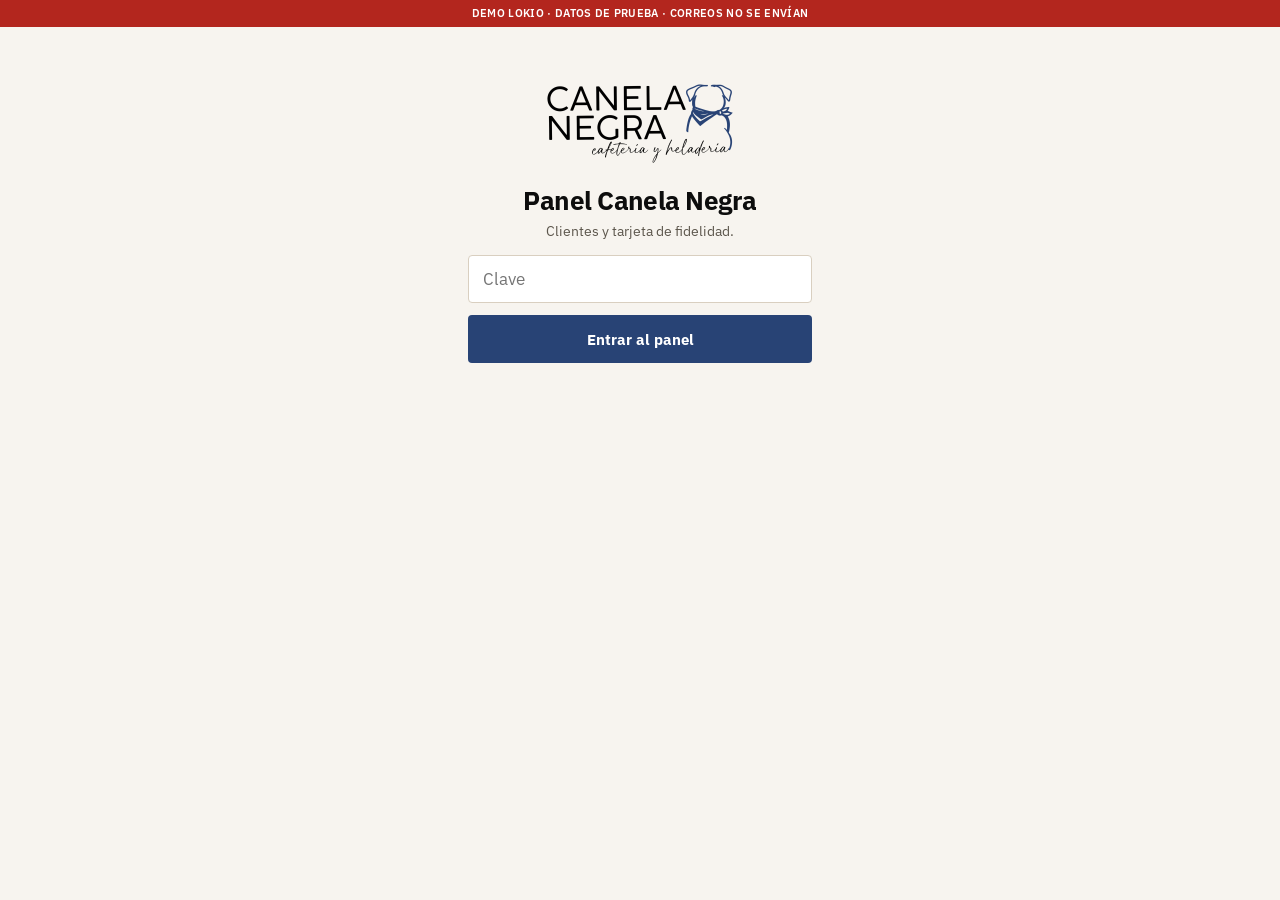
==== commit 4a3577ef: "Responsive mobile-first + tablet/desktop layouts (anti-IA)" ====
--- a/admin/index.html
+++ b/admin/index.html
@@ -9,13 +9,15 @@
 <link href="https://fonts.googleapis.com/css2?family=IBM+Plex+Sans:wght@400;500;600;700&display=swap" rel="stylesheet">
 <style>
 :root{--n:#284375;--k:#0d0d0d;--c:#f2e5d5;--m:#5c564c;--line:#d9cfc0;--bg:#f7f4ef;--ok:#1d5b2a;--okbg:#e1f1e3;--bad:#8a1c12;--badbg:#fde3e0}
-*{box-sizing:border-box}body{margin:0;background:var(--bg);color:var(--k);font-family:"IBM Plex Sans",system-ui,sans-serif;font-size:16px;line-height:1.4}
+*{box-sizing:border-box}html,body{overflow-x:hidden;max-width:100%}body{margin:0;background:var(--bg);color:var(--k);font-family:"IBM Plex Sans",system-ui,sans-serif;font-size:16px;line-height:1.4}
 .demo{background:#b3261e;color:#fff;font-size:11px;text-align:center;padding:6px 10px;font-weight:600;letter-spacing:.03em;text-transform:uppercase}
 header{background:var(--k);color:#fff;display:flex;align-items:center;gap:10px;padding:10px 12px;position:sticky;top:0;z-index:5}
 header img{width:28px;height:28px;border-radius:3px;object-fit:cover}
 header .ttl{flex:1;min-width:0}header .ttl b{display:block;font-size:15px}header .ttl small{opacity:.65;font-size:11px}
-.hb{background:#fff;color:var(--k);border:0;border-radius:3px;padding:8px 11px;font:700 12px "IBM Plex Sans";cursor:pointer}
+.hb{background:#fff;color:var(--k);border:0;border-radius:3px;padding:10px 12px;min-height:40px;font:700 12px "IBM Plex Sans";cursor:pointer}
 main{max-width:420px;margin:auto;padding:16px 14px 64px}
+@media(min-width:768px){main{max-width:720px;padding:24px 28px 72px}.home{grid-template-columns:1fr 1fr}.stats{gap:12px}.stat{padding:16px 18px}.stat b{font-size:30px}.ov{align-items:center}.sh{border-radius:8px;max-width:520px;max-height:86vh}}
+@media(min-width:1024px){main{max-width:960px;padding:28px 36px 80px}.home{grid-template-columns:1fr 1fr;gap:12px}.home button{min-height:88px;padding:18px}.cl{padding:16px 18px}#login{max-width:420px;margin:48px auto}}
 h1,h2{margin:4px 0 6px;letter-spacing:-.02em;line-height:1.15}
 h1{font-size:26px}h2{font-size:22px}
 p.s{color:var(--m);margin:0 0 14px;font-size:14px}
@@ -24,14 +26,14 @@
 .stat b{display:block;font-size:26px;color:var(--n);line-height:1}
 .stat span{font-size:12px;color:var(--m);font-weight:500}
 .home{display:grid;gap:8px}
-.home button{background:#fff;border:1px solid var(--line);border-radius:4px;padding:14px;text-align:left;font:700 16px "IBM Plex Sans";cursor:pointer;width:100%}
+.home button{background:#fff;border:1px solid var(--line);border-radius:4px;padding:14px;min-height:72px;text-align:left;font:700 16px "IBM Plex Sans";cursor:pointer;width:100%}
 .home button small{display:block;font-weight:500;color:var(--m);font-size:13px;margin-top:3px;line-height:1.35}
 .home button.big{background:var(--k);color:#fff;border-color:var(--k)}
 .home button.big small{color:rgba(255,255,255,.75)}
 label{display:block;font-weight:700;margin:12px 0 5px;font-size:13px}
 input[type=text],input[type=email],input[type=password],input[type=number],input:not([type]){width:100%;font-size:17px;padding:12px 14px;border-radius:4px;border:1.5px solid var(--line);background:#fff;font-family:inherit}
 input:focus{outline:none;border-color:var(--n)}
-.btn{width:100%;margin-top:12px;padding:14px;border:0;border-radius:4px;background:var(--n);color:#fff;font:700 15px "IBM Plex Sans";cursor:pointer}
+.btn{width:100%;margin-top:12px;padding:14px;min-height:48px;border:0;border-radius:4px;background:var(--n);color:#fff;font:700 15px "IBM Plex Sans";cursor:pointer}
 .btn.sec{background:#fff;color:var(--k);border:1.5px solid var(--k)}.btn.k{background:var(--k)}
 .back{background:none;border:0;font:600 14px "IBM Plex Sans";color:var(--n);padding:0;margin:0 0 8px;cursor:pointer}
 .msg{border-radius:4px;padding:12px 14px;margin-top:12px;font-weight:500;font-size:14px}.ok{background:var(--okbg);color:var(--ok)}.bad{background:var(--badbg);color:var(--bad)}
@@ -53,7 +55,7 @@
 .badge{background:var(--k);color:#fff;border-radius:3px;padding:3px 8px;font-size:11px;font-weight:700}
 .badge.go{background:#ff4f17}
 .actions{display:flex;flex-wrap:wrap;gap:6px;margin-top:10px}
-.mini{border:1px solid var(--line);border-radius:3px;padding:9px 12px;font:700 12.5px "IBM Plex Sans";background:#fff;color:var(--k);cursor:pointer}
+.mini{border:1px solid var(--line);border-radius:3px;padding:11px 14px;min-height:40px;font:700 12.5px "IBM Plex Sans";background:#fff;color:var(--k);cursor:pointer}
 .mini.pri{background:var(--n);color:#fff;border-color:var(--n)}.mini.warn{background:#ff4f17;color:#fff;border-color:#ff4f17}
 .cl .stamps{margin:10px 0 2px}
 .cl .stamps i{border-color:rgba(13,13,13,.22);background:rgba(13,13,13,.04)}
